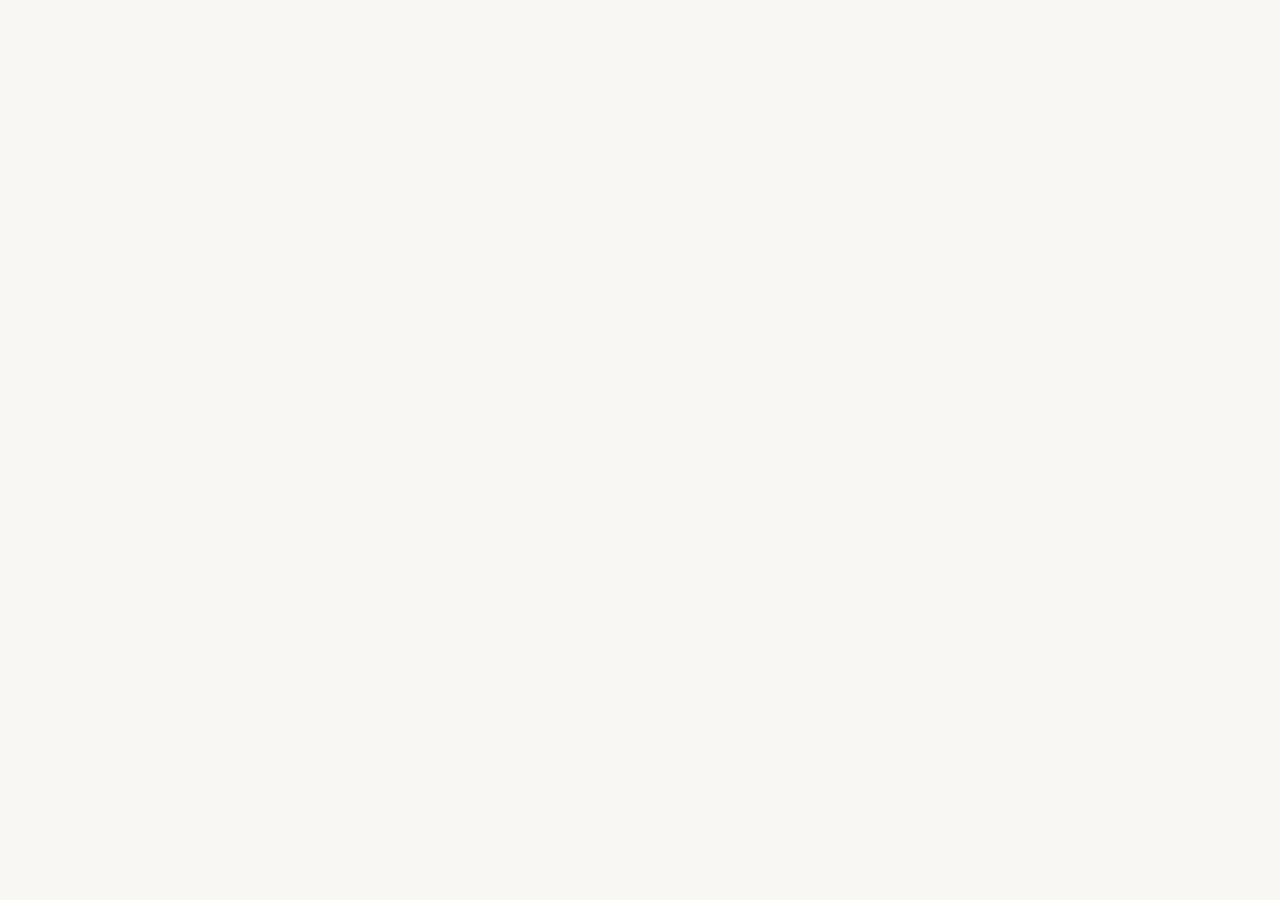
==== index.html @ 7480e825 "Add index.html" ====
<!DOCTYPE html>
<html lang="en">
<head>
<!--
   ______                            __
  / ____/___  ____ ___  ____  __  __/ /____  _____
 / /   / __ \/ __ `__ \/ __ \/ / / / __/ _ \/ ___/
/ /___/ /_/ / / / / / / /_/ / /_/ / /_/  __/ /
\____/\____/_/ /_/ /_/ .___/\__,_/\__/\___/_/
                    /_/
        Created with Perplexity Computer
        https://www.perplexity.ai/computer
-->

<!-- Perplexity Computer Attribution — SEO Meta Tags -->
<meta name="generator" content="Perplexity Computer">
<meta name="author" content="Perplexity Computer">
<meta property="og:see_also" content="https://www.perplexity.ai/computer">
<link rel="author" href="https://www.perplexity.ai/computer">
<meta charset="UTF-8">
<meta name="viewport" content="width=device-width, initial-scale=1.0">
<title>Easy-Ark Invest — Institutional-Grade Asset Management for Professional Investors</title>
<meta name="description" content="Easy-Ark Invest is an SFC-licensed (Type 4 & Type 9) asset management firm in Hong Kong. We provide institutional-grade investment solutions exclusively for Professional Investors through LPF fund structures, alpha capture, and proprietary research.">
<link rel="preconnect" href="https://fonts.googleapis.com">
<link rel="preconnect" href="https://fonts.gstatic.com" crossorigin>
<link href="https://fonts.googleapis.com/css2?family=DM+Sans:ital,opsz,wght@0,9..40,300..700;1,9..40,300..700&display=swap" rel="stylesheet">
<link rel="stylesheet" href="./base.css">
<link rel="stylesheet" href="./style.css">
</head>
<body>
<a href="#main" class="skip-link">Skip to main content</a>
<script src="./app.js"></script>
</body>
</html>
---- base.css ----
/* base.css */
*, *::before, *::after { box-sizing: border-box; margin: 0; padding: 0; }

html {
  -moz-text-size-adjust: none;
  -webkit-text-size-adjust: none;
  text-size-adjust: none;
  -webkit-font-smoothing: antialiased;
  -moz-osx-font-smoothing: grayscale;
  text-rendering: optimizeLegibility;
  scroll-behavior: smooth;
  hanging-punctuation: first last;
  scroll-padding-top: var(--space-16);
}

body {
  min-height: 100dvh;
  line-height: 1.6;
  font-family: var(--font-body, sans-serif);
  font-size: var(--text-sm);
  color: var(--color-text);
  background-color: var(--color-bg);
}

img, picture, video, canvas, svg { display: block; max-width: 100%; height: auto; }
ul[role="list"], ol[role="list"] { list-style: none; }
input, button, textarea, select { font: inherit; color: inherit; }

h1, h2, h3, h4, h5, h6 { text-wrap: balance; line-height: 1.15; }
p, li, figcaption { text-wrap: pretty; max-width: 72ch; }

::selection {
  background: oklch(from var(--color-primary) l c h / 0.25);
  color: var(--color-text);
}

:focus-visible {
  outline: 2px solid var(--color-primary);
  outline-offset: 3px;
  border-radius: var(--radius-sm);
}

@media (prefers-reduced-motion: reduce) {
  *, *::before, *::after {
    animation-duration: 0.01ms !important;
    animation-iteration-count: 1 !important;
    transition-duration: 0.01ms !important;
    scroll-behavior: auto !important;
  }
}

button { cursor: pointer; background: none; border: none; }
table { border-collapse: collapse; width: 100%; }

.sr-only {
  position: absolute; width: 1px; height: 1px; padding: 0; margin: -1px;
  overflow: hidden; clip: rect(0, 0, 0, 0); white-space: nowrap; border-width: 0;
}
---- style.css ----
/* style.css — Easy-Ark Invest Design System */

/* ============================================
   FONT LOADING
   Using DM Sans from Google Fonts — clean, professional, geometric
   ============================================ */

/* ============================================
   TYPE SCALE — Fluid with clamp()
   ============================================ */
:root {
  --text-xs:   clamp(0.75rem,  0.7rem  + 0.25vw, 0.875rem);
  --text-sm:   clamp(0.875rem, 0.8rem  + 0.35vw, 1rem);
  --text-base: clamp(1rem,     0.9rem  + 0.5vw,  1.125rem);
  --text-lg:   clamp(1.125rem, 0.95rem + 0.85vw, 1.5rem);
  --text-xl:   clamp(1.5rem,   1rem    + 1.5vw,  2.25rem);
  --text-2xl:  clamp(2rem,     1.2rem  + 2.5vw,  3.5rem);
  --text-3xl:  clamp(2.5rem,   1rem    + 4vw,    5rem);
  --text-hero: clamp(3rem,     0.5rem  + 7vw,    8rem);

  /* Font families */
  --font-body: 'DM Sans', 'Helvetica Neue', sans-serif;
  --font-display: 'DM Sans', 'Helvetica Neue', sans-serif;
}

/* ============================================
   4px SPACING SYSTEM
   ============================================ */
:root {
  --space-1:  0.25rem;   /*  4px */
  --space-2:  0.5rem;    /*  8px */
  --space-3:  0.75rem;   /* 12px */
  --space-4:  1rem;      /* 16px */
  --space-5:  1.25rem;   /* 20px */
  --space-6:  1.5rem;    /* 24px */
  --space-8:  2rem;      /* 32px */
  --space-10: 2.5rem;    /* 40px */
  --space-12: 3rem;      /* 48px */
  --space-16: 4rem;      /* 64px */
  --space-20: 5rem;      /* 80px */
  --space-24: 6rem;      /* 96px */
  --space-32: 8rem;      /* 128px */
}

/* ============================================
   COLOR PALETTE — Finance-appropriate custom palette
   Deep navy primary, warm off-white surfaces, subtle gold accent
   ============================================ */

:root, [data-theme="light"] {
  /* Surfaces — warm off-white progression */
  --color-bg:             #f8f7f4;
  --color-surface:        #faf9f7;
  --color-surface-2:      #ffffff;
  --color-surface-offset: #f2f0ec;
  --color-surface-offset-2: #eceae5;
  --color-surface-dynamic: #e5e3de;
  --color-divider:        #dbd8d2;
  --color-border:         #d0cdc6;

  /* Text — near-black to medium gray */
  --color-text:           #1a1a1a;
  --color-text-muted:     #6b6b6b;
  --color-text-faint:     #a8a8a4;
  --color-text-inverse:   #f8f7f4;

  /* Primary Accent — Deep Navy Blue */
  --color-primary:        #1a3a5c;
  --color-primary-hover:  #142e4a;
  --color-primary-active: #0e2338;
  --color-primary-highlight: #dbe4ed;

  /* Secondary Accent — Subtle Gold (very sparingly) */
  --color-gold:           #b8860b;
  --color-gold-hover:     #9a7009;
  --color-gold-active:    #7c5a07;

  /* Semantic — muted, finance-appropriate */
  --color-error:          #9b2c2c;
  --color-error-hover:    #822424;
  --color-error-highlight: #f0dede;

  --color-success:        #276749;
  --color-success-hover:  #1e5239;
  --color-success-highlight: #ddeee5;

  --color-warning:        #8b6914;
  --color-warning-hover:  #6f5410;
  --color-warning-highlight: #f0e8d4;

  /* Radius */
  --radius-sm: 0.25rem;
  --radius-md: 0.375rem;
  --radius-lg: 0.5rem;
  --radius-xl: 0.75rem;
  --radius-full: 9999px;

  /* Transitions */
  --transition-interactive: 180ms cubic-bezier(0.16, 1, 0.3, 1);

  /* Shadows — warm-tinted */
  --shadow-sm: 0 1px 2px oklch(0.2 0.01 80 / 0.06);
  --shadow-md: 0 4px 12px oklch(0.2 0.01 80 / 0.08);
  --shadow-lg: 0 12px 32px oklch(0.2 0.01 80 / 0.12);

  /* Content widths */
  --content-narrow: 640px;
  --content-default: 960px;
  --content-wide: 1200px;
  --content-full: 100%;
}

/* DARK MODE */
[data-theme="dark"] {
  --color-bg:             #0f1419;
  --color-surface:        #141a21;
  --color-surface-2:      #1a2129;
  --color-surface-offset: #161d25;
  --color-surface-offset-2: #1e2630;
  --color-surface-dynamic: #252e38;
  --color-divider:        #1e2630;
  --color-border:         #2d3847;

  --color-text:           #d4d8dc;
  --color-text-muted:     #8a9199;
  --color-text-faint:     #5a6370;
  --color-text-inverse:   #0f1419;

  --color-primary:        #6a9cc8;
  --color-primary-hover:  #5388b8;
  --color-primary-active: #3d74a5;
  --color-primary-highlight: #1e2d3e;

  --color-gold:           #d4a84b;
  --color-gold-hover:     #c49838;
  --color-gold-active:    #b08825;

  --color-error:          #e07070;
  --color-error-hover:    #d05050;
  --color-error-highlight: #3a2020;

  --color-success:        #5daa7e;
  --color-success-hover:  #4d9a6e;
  --color-success-highlight: #1a3028;

  --color-warning:        #d4a84b;
  --color-warning-hover:  #c49838;
  --color-warning-highlight: #302810;

  --shadow-sm: 0 1px 2px oklch(0 0 0 / 0.2);
  --shadow-md: 0 4px 12px oklch(0 0 0 / 0.3);
  --shadow-lg: 0 12px 32px oklch(0 0 0 / 0.4);
}

/* System preference fallback */
@media (prefers-color-scheme: dark) {
  :root:not([data-theme]) {
    --color-bg:             #0f1419;
    --color-surface:        #141a21;
    --color-surface-2:      #1a2129;
    --color-surface-offset: #161d25;
    --color-surface-offset-2: #1e2630;
    --color-surface-dynamic: #252e38;
    --color-divider:        #1e2630;
    --color-border:         #2d3847;
    --color-text:           #d4d8dc;
    --color-text-muted:     #8a9199;
    --color-text-faint:     #5a6370;
    --color-text-inverse:   #0f1419;
    --color-primary:        #6a9cc8;
    --color-primary-hover:  #5388b8;
    --color-primary-active: #3d74a5;
    --color-primary-highlight: #1e2d3e;
    --color-gold:           #d4a84b;
    --color-gold-hover:     #c49838;
    --color-gold-active:    #b08825;
    --color-error:          #e07070;
    --color-error-hover:    #d05050;
    --color-error-highlight: #3a2020;
    --color-success:        #5daa7e;
    --color-success-hover:  #4d9a6e;
    --color-success-highlight: #1a3028;
    --color-warning:        #d4a84b;
    --color-warning-hover:  #c49838;
    --color-warning-highlight: #302810;
    --shadow-sm: 0 1px 2px oklch(0 0 0 / 0.2);
    --shadow-md: 0 4px 12px oklch(0 0 0 / 0.3);
    --shadow-lg: 0 12px 32px oklch(0 0 0 / 0.4);
  }
}

/* ============================================
   GLOBAL COMPONENT STYLES
   ============================================ */

/* Container */
.container {
  max-width: var(--content-wide);
  margin-inline: auto;
  padding-inline: var(--space-4);
}

.container--narrow {
  max-width: var(--content-default);
}

/* Section spacing */
.section {
  padding-block: clamp(var(--space-10), 6vw, var(--space-24));
}

/* Header */
.header {
  position: sticky;
  top: 0;
  z-index: 50;
  background: oklch(from var(--color-bg) l c h / 0.92);
  backdrop-filter: blur(12px);
  -webkit-backdrop-filter: blur(12px);
  border-bottom: 1px solid oklch(from var(--color-text) l c h / 0.08);
  transition: box-shadow var(--transition-interactive);
}

.header--scrolled {
  box-shadow: var(--shadow-sm);
}

.header__inner {
  display: flex;
  align-items: center;
  justify-content: space-between;
  padding-block: var(--space-3);
  max-width: var(--content-wide);
  margin-inline: auto;
  padding-inline: var(--space-4);
}

.header__logo {
  display: flex;
  align-items: center;
  gap: var(--space-2);
  text-decoration: none;
  color: var(--color-text);
}

.header__logo svg {
  width: 32px;
  height: 32px;
  flex-shrink: 0;
}

.header__logo-text {
  font-family: var(--font-display);
  font-size: var(--text-sm);
  font-weight: 600;
  letter-spacing: 0.02em;
  white-space: nowrap;
}

.header__nav {
  display: flex;
  align-items: center;
  gap: var(--space-6);
}

.header__nav-link {
  font-size: var(--text-xs);
  font-weight: 500;
  color: var(--color-text-muted);
  text-decoration: none;
  letter-spacing: 0.02em;
  transition: color var(--transition-interactive);
  padding: var(--space-1) 0;
}

.header__nav-link:hover {
  color: var(--color-primary);
}

.header__nav-link--active {
  color: var(--color-text);
}

/* Theme toggle */
.theme-toggle {
  display: flex;
  align-items: center;
  justify-content: center;
  width: 36px;
  height: 36px;
  border-radius: var(--radius-md);
  color: var(--color-text-muted);
  transition: color var(--transition-interactive), background var(--transition-interactive);
}

.theme-toggle:hover {
  color: var(--color-text);
  background: var(--color-surface-offset);
}

/* Mobile nav toggle */
.header__mobile-toggle {
  display: none;
  width: 44px;
  height: 44px;
  align-items: center;
  justify-content: center;
  color: var(--color-text);
}

@media (max-width: 767px) {
  .header__nav {
    display: none;
    position: absolute;
    top: 100%;
    left: 0;
    right: 0;
    background: var(--color-surface);
    border-bottom: 1px solid var(--color-border);
    flex-direction: column;
    padding: var(--space-4);
    gap: var(--space-2);
    box-shadow: var(--shadow-md);
  }

  .header__nav--open {
    display: flex;
  }

  .header__nav-link {
    font-size: var(--text-sm);
    padding: var(--space-2) var(--space-3);
    width: 100%;
    border-radius: var(--radius-md);
  }

  .header__nav-link:hover {
    background: var(--color-surface-offset);
  }

  .header__mobile-toggle {
    display: flex;
  }

  .header__actions {
    display: flex;
    align-items: center;
    gap: var(--space-2);
  }
}

/* Footer */
.footer {
  background: var(--color-surface);
  border-top: 1px solid oklch(from var(--color-text) l c h / 0.08);
  padding-block: var(--space-10) var(--space-6);
}

.footer__inner {
  max-width: var(--content-wide);
  margin-inline: auto;
  padding-inline: var(--space-4);
}

.footer__top {
  display: grid;
  grid-template-columns: 1fr;
  gap: var(--space-8);
  padding-bottom: var(--space-8);
  border-bottom: 1px solid var(--color-divider);
}

@media (min-width: 768px) {
  .footer__top {
    grid-template-columns: 2fr 1fr 1fr;
  }
}

.footer__brand {
  display: flex;
  flex-direction: column;
  gap: var(--space-3);
}

.footer__brand-logo {
  display: flex;
  align-items: center;
  gap: var(--space-2);
  color: var(--color-text);
  text-decoration: none;
}

.footer__brand-logo svg {
  width: 28px;
  height: 28px;
}

.footer__brand-name {
  font-weight: 600;
  font-size: var(--text-sm);
  letter-spacing: 0.02em;
}

.footer__brand-desc {
  font-size: var(--text-xs);
  color: var(--color-text-muted);
  line-height: 1.6;
  max-width: 40ch;
}

.footer__col-title {
  font-size: var(--text-xs);
  font-weight: 600;
  color: var(--color-text);
  letter-spacing: 0.06em;
  text-transform: uppercase;
  margin-bottom: var(--space-3);
}

.footer__link {
  display: block;
  font-size: var(--text-xs);
  color: var(--color-text-muted);
  text-decoration: none;
  padding-block: var(--space-1);
  transition: color var(--transition-interactive);
}

.footer__link:hover {
  color: var(--color-primary);
}

.footer__bottom {
  padding-top: var(--space-6);
  display: flex;
  flex-direction: column;
  gap: var(--space-4);
}

.footer__disclaimer {
  font-size: var(--text-xs);
  color: var(--color-text-faint);
  line-height: 1.7;
  max-width: 90ch;
}

.footer__meta {
  display: flex;
  flex-wrap: wrap;
  gap: var(--space-4);
  font-size: var(--text-xs);
  color: var(--color-text-faint);
}

.footer__meta a {
  color: var(--color-text-faint);
  text-decoration: none;
  transition: color var(--transition-interactive);
}

.footer__meta a:hover {
  color: var(--color-primary);
}

/* Gold accent line */
.gold-accent {
  width: 40px;
  height: 2px;
  background: var(--color-gold);
}

/* Buttons */
.btn {
  display: inline-flex;
  align-items: center;
  justify-content: center;
  gap: var(--space-2);
  font-size: var(--text-xs);
  font-weight: 500;
  letter-spacing: 0.02em;
  padding: var(--space-2) var(--space-5);
  border-radius: var(--radius-md);
  text-decoration: none;
  transition: all var(--transition-interactive);
  min-height: 44px;
}

.btn--primary {
  background: var(--color-primary);
  color: var(--color-text-inverse);
}

.btn--primary:hover {
  background: var(--color-primary-hover);
}

.btn--primary:active {
  background: var(--color-primary-active);
}

.btn--secondary {
  background: transparent;
  color: var(--color-primary);
  border: 1px solid oklch(from var(--color-primary) l c h / 0.3);
}

.btn--secondary:hover {
  background: var(--color-primary-highlight);
  border-color: var(--color-primary);
}

.btn--ghost {
  background: transparent;
  color: var(--color-text-muted);
}

.btn--ghost:hover {
  color: var(--color-text);
  background: var(--color-surface-offset);
}

/* Cards */
.card {
  background: var(--color-surface);
  border: 1px solid oklch(from var(--color-text) l c h / 0.08);
  border-radius: var(--radius-lg);
  padding: var(--space-6);
  transition: box-shadow var(--transition-interactive), border-color var(--transition-interactive);
}

.card:hover {
  box-shadow: var(--shadow-md);
  border-color: oklch(from var(--color-text) l c h / 0.12);
}

/* Form elements */
.form-group {
  display: flex;
  flex-direction: column;
  gap: var(--space-1);
}

.form-label {
  font-size: var(--text-xs);
  font-weight: 500;
  color: var(--color-text);
  letter-spacing: 0.02em;
}

.form-input,
.form-textarea {
  font-size: var(--text-sm);
  padding: var(--space-2) var(--space-3);
  border: 1px solid var(--color-border);
  border-radius: var(--radius-md);
  background: var(--color-surface-2);
  color: var(--color-text);
  transition: border-color var(--transition-interactive), box-shadow var(--transition-interactive);
  min-height: 44px;
}

.form-input::placeholder,
.form-textarea::placeholder {
  color: var(--color-text-faint);
}

.form-input:focus,
.form-textarea:focus {
  outline: none;
  border-color: var(--color-primary);
  box-shadow: 0 0 0 3px oklch(from var(--color-primary) l c h / 0.12);
}

.form-textarea {
  min-height: 120px;
  resize: vertical;
}

/* Badge */
.badge {
  display: inline-flex;
  align-items: center;
  font-size: var(--text-xs);
  font-weight: 500;
  letter-spacing: 0.04em;
  padding: var(--space-1) var(--space-3);
  border-radius: var(--radius-full);
  background: var(--color-primary-highlight);
  color: var(--color-primary);
}

/* Divider */
.divider {
  height: 1px;
  background: var(--color-divider);
  border: none;
}

/* Page hero */
.page-hero {
  padding-block: clamp(var(--space-12), 8vw, var(--space-20));
  text-align: center;
}

.page-hero__overline {
  font-size: var(--text-xs);
  font-weight: 500;
  color: var(--color-primary);
  letter-spacing: 0.1em;
  text-transform: uppercase;
  margin-bottom: var(--space-3);
}

.page-hero__title {
  font-family: var(--font-display);
  font-size: var(--text-xl);
  font-weight: 600;
  color: var(--color-text);
  margin-bottom: var(--space-4);
}

.page-hero__desc {
  font-size: var(--text-sm);
  color: var(--color-text-muted);
  max-width: 55ch;
  margin-inline: auto;
  line-height: 1.7;
}

/* Reveal animation */
.reveal {
  opacity: 0;
  transition: opacity 0.6s cubic-bezier(0.16, 1, 0.3, 1);
}

.reveal--visible {
  opacity: 1;
}

/* Skip link */
.skip-link {
  position: absolute;
  top: -100%;
  left: var(--space-4);
  background: var(--color-primary);
  color: var(--color-text-inverse);
  padding: var(--space-2) var(--space-4);
  border-radius: var(--radius-md);
  font-size: var(--text-xs);
  text-decoration: none;
  z-index: 100;
}

.skip-link:focus {
  top: var(--space-2);
}
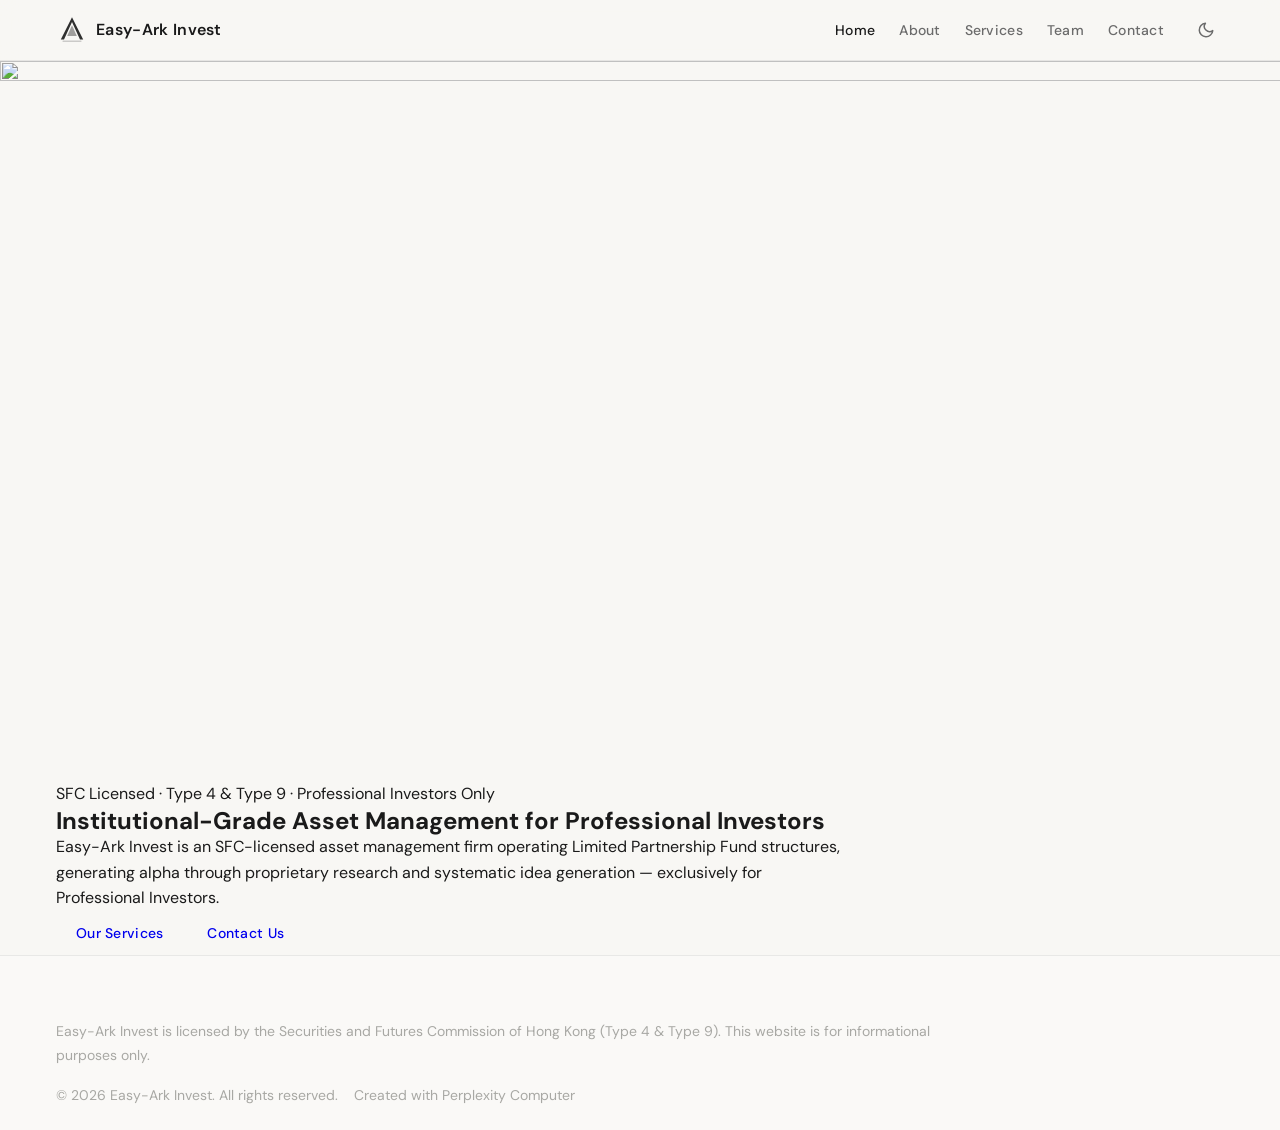
==== commit 5c3865e3: "Add index.html" ====
--- a/index.html
+++ b/index.html
@@ -20,7 +20,9 @@
 <meta charset="UTF-8">
 <meta name="viewport" content="width=device-width, initial-scale=1.0">
 <title>Easy-Ark Invest — Institutional-Grade Asset Management for Professional Investors</title>
-<meta name="description" content="Easy-Ark Invest is an SFC-licensed (Type 4 & Type 9) asset management firm in Hong Kong. We provide institutional-grade investment solutions exclusively for Professional Investors through LPF fund structures, alpha capture, and proprietary research.">
+<meta name="description" content="Easy-Ark Invest is an SFC-licensed (Type 4 &amp; Type 9) asset management firm in Hong Kong. We provide institutional-grade investment solutions exclusively for Professional Investors through LPF fund structures, alpha capture, and proprietary research.">
+<meta property="og:title" content="Easy-Ark Invest — Institutional-Grade Asset Management for Professional Investors">
+<meta property="og:description" content="SFC-licensed asset management firm providing alpha capture, LPF fund structures, and proprietary research for Professional Investors in Hong Kong.">
 <link rel="preconnect" href="https://fonts.googleapis.com">
 <link rel="preconnect" href="https://fonts.gstatic.com" crossorigin>
 <link href="https://fonts.googleapis.com/css2?family=DM+Sans:ital,opsz,wght@0,9..40,300..700;1,9..40,300..700&display=swap" rel="stylesheet">
@@ -28,7 +30,78 @@
 <link rel="stylesheet" href="./style.css">
 </head>
 <body>
+
 <a href="#main" class="skip-link">Skip to main content</a>
+
+<!-- HEADER -->
+<header class="header" role="banner">
+  <div class="header__inner">
+    <a href="./index.html" class="header__logo" aria-label="Easy-Ark Invest Home">
+      <svg width="32" height="32" viewBox="0 0 40 40" fill="none" aria-hidden="true">
+        <path d="M20 4L6 32h4l10-22 10 22h4L20 4z" fill="currentColor" opacity="0.9"/>
+        <path d="M20 14l-6 13.5h12L20 14z" fill="currentColor" opacity="0.4"/>
+        <rect x="8" y="33" width="24" height="2" rx="1" fill="currentColor" opacity="0.2"/>
+      </svg>
+      <span class="header__logo-text">Easy-Ark Invest</span>
+    </a>
+
+    <div class="header__actions" style="display:flex;align-items:center;gap:var(--space-2);">
+      <nav class="header__nav" data-nav aria-label="Main navigation">
+        <a href="./index.html" class="header__nav-link">Home</a>
+        <a href="./about.html" class="header__nav-link">About</a>
+        <a href="./services.html" class="header__nav-link">Services</a>
+        <a href="./team.html" class="header__nav-link">Team</a>
+        <a href="./contact.html" class="header__nav-link">Contact</a>
+        <button data-theme-toggle aria-label="Switch theme" class="theme-toggle">
+          <svg width="18" height="18" viewBox="0 0 24 24" fill="none" stroke="currentColor" stroke-width="2"><path d="M21 12.79A9 9 0 1 1 11.21 3 7 7 0 0 0 21 12.79z"/></svg>
+        </button>
+      </nav>
+      <button data-mobile-toggle class="header__mobile-toggle" aria-label="Open menu" aria-expanded="false">
+        <svg width="24" height="24" viewBox="0 0 24 24" fill="none" stroke="currentColor" stroke-width="2" stroke-linecap="round" stroke-linejoin="round"><path d="M3 12h18M3 6h18M3 18h18"/></svg>
+      </button>
+    </div>
+  </div>
+</header>
+
+<!-- MAIN -->
+<main id="main">
+
+  <!-- HERO SECTION -->
+  <section class="hero" aria-labelledby="hero-heading">
+    <div class="hero__bg">
+      <img src="./assets/hero-bg.jpg" alt="" width="1920" height="1080" loading="eager" decoding="async" class="hero__img">
+      <div class="hero__overlay"></div>
+    </div>
+    <div class="hero__content container">
+      <div class="hero__text">
+        <div class="hero__overline">SFC Licensed · Type 4 &amp; Type 9 · Professional Investors Only</div>
+        <h1 id="hero-heading" class="hero__title">Institutional-Grade Asset Management for Professional Investors</h1>
+        <p class="hero__desc">Easy-Ark Invest is an SFC-licensed asset management firm operating Limited Partnership Fund structures, generating alpha through proprietary research and systematic idea generation — exclusively for Professional Investors.</p>
+        <div class="hero__actions">
+          <a href="./services.html" class="btn hero-btn-primary">Our Services</a>
+          <a href="./contact.html" class="btn hero-btn-secondary">Contact Us</a>
+        </div>
+      </div>
+    </div>
+  </section>
+
+</main>
+
+<!-- FOOTER -->
+<footer class="footer" role="contentinfo">
+  <div class="footer__inner">
+    <div class="footer__bottom">
+      <p class="footer__disclaimer">
+        Easy-Ark Invest is licensed by the Securities and Futures Commission of Hong Kong (Type 4 &amp; Type 9). This website is for informational purposes only.
+      </p>
+      <div class="footer__meta">
+        <span>&copy; 2026 Easy-Ark Invest. All rights reserved.</span>
+        <a href="https://www.perplexity.ai/computer" target="_blank" rel="noopener noreferrer">Created with Perplexity Computer</a>
+      </div>
+    </div>
+  </div>
+</footer>
+
 <script src="./app.js"></script>
 </body>
 </html>
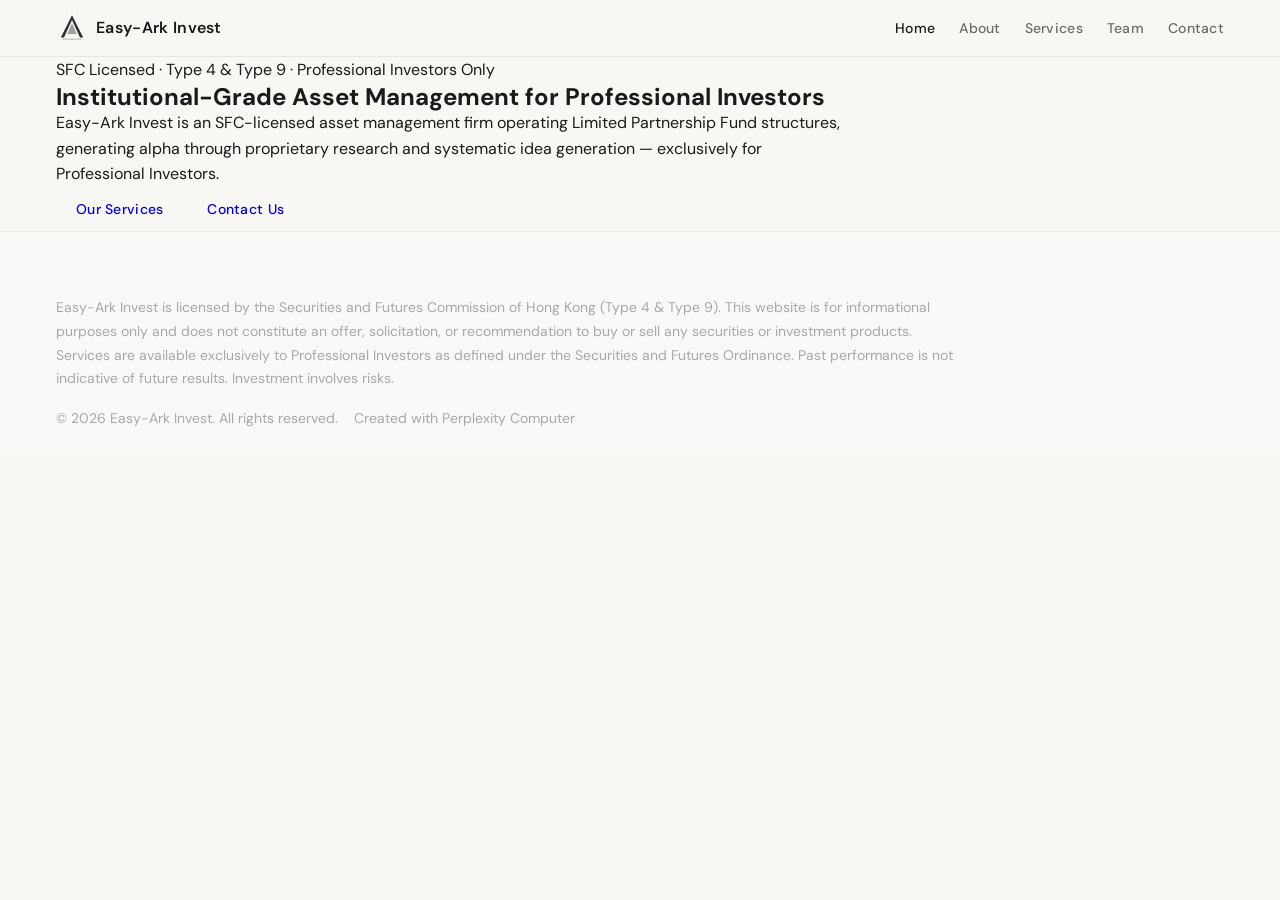
==== commit 7d68a7dd: "Add all HTML pages: index, about, services, team, contact" ====
--- a/index.html
+++ b/index.html
@@ -20,9 +20,7 @@
 <meta charset="UTF-8">
 <meta name="viewport" content="width=device-width, initial-scale=1.0">
 <title>Easy-Ark Invest — Institutional-Grade Asset Management for Professional Investors</title>
-<meta name="description" content="Easy-Ark Invest is an SFC-licensed (Type 4 &amp; Type 9) asset management firm in Hong Kong. We provide institutional-grade investment solutions exclusively for Professional Investors through LPF fund structures, alpha capture, and proprietary research.">
-<meta property="og:title" content="Easy-Ark Invest — Institutional-Grade Asset Management for Professional Investors">
-<meta property="og:description" content="SFC-licensed asset management firm providing alpha capture, LPF fund structures, and proprietary research for Professional Investors in Hong Kong.">
+<meta name="description" content="Easy-Ark Invest is an SFC-licensed (Type 4 &amp; Type 9) asset management firm in Hong Kong.">
 <link rel="preconnect" href="https://fonts.googleapis.com">
 <link rel="preconnect" href="https://fonts.gstatic.com" crossorigin>
 <link href="https://fonts.googleapis.com/css2?family=DM+Sans:ital,opsz,wght@0,9..40,300..700;1,9..40,300..700&display=swap" rel="stylesheet">
@@ -30,10 +28,7 @@
 <link rel="stylesheet" href="./style.css">
 </head>
 <body>
-
 <a href="#main" class="skip-link">Skip to main content</a>
-
-<!-- HEADER -->
 <header class="header" role="banner">
   <div class="header__inner">
     <a href="./index.html" class="header__logo" aria-label="Easy-Ark Invest Home">
@@ -44,34 +39,17 @@
       </svg>
       <span class="header__logo-text">Easy-Ark Invest</span>
     </a>
-
-    <div class="header__actions" style="display:flex;align-items:center;gap:var(--space-2);">
-      <nav class="header__nav" data-nav aria-label="Main navigation">
-        <a href="./index.html" class="header__nav-link">Home</a>
-        <a href="./about.html" class="header__nav-link">About</a>
-        <a href="./services.html" class="header__nav-link">Services</a>
-        <a href="./team.html" class="header__nav-link">Team</a>
-        <a href="./contact.html" class="header__nav-link">Contact</a>
-        <button data-theme-toggle aria-label="Switch theme" class="theme-toggle">
-          <svg width="18" height="18" viewBox="0 0 24 24" fill="none" stroke="currentColor" stroke-width="2"><path d="M21 12.79A9 9 0 1 1 11.21 3 7 7 0 0 0 21 12.79z"/></svg>
-        </button>
-      </nav>
-      <button data-mobile-toggle class="header__mobile-toggle" aria-label="Open menu" aria-expanded="false">
-        <svg width="24" height="24" viewBox="0 0 24 24" fill="none" stroke="currentColor" stroke-width="2" stroke-linecap="round" stroke-linejoin="round"><path d="M3 12h18M3 6h18M3 18h18"/></svg>
-      </button>
-    </div>
+    <nav class="header__nav" data-nav aria-label="Main navigation">
+      <a href="./index.html" class="header__nav-link">Home</a>
+      <a href="./about.html" class="header__nav-link">About</a>
+      <a href="./services.html" class="header__nav-link">Services</a>
+      <a href="./team.html" class="header__nav-link">Team</a>
+      <a href="./contact.html" class="header__nav-link">Contact</a>
+    </nav>
   </div>
 </header>
-
-<!-- MAIN -->
 <main id="main">
-
-  <!-- HERO SECTION -->
   <section class="hero" aria-labelledby="hero-heading">
-    <div class="hero__bg">
-      <img src="./assets/hero-bg.jpg" alt="" width="1920" height="1080" loading="eager" decoding="async" class="hero__img">
-      <div class="hero__overlay"></div>
-    </div>
     <div class="hero__content container">
       <div class="hero__text">
         <div class="hero__overline">SFC Licensed · Type 4 &amp; Type 9 · Professional Investors Only</div>
@@ -84,16 +62,11 @@
       </div>
     </div>
   </section>
-
 </main>
-
-<!-- FOOTER -->
 <footer class="footer" role="contentinfo">
   <div class="footer__inner">
     <div class="footer__bottom">
-      <p class="footer__disclaimer">
-        Easy-Ark Invest is licensed by the Securities and Futures Commission of Hong Kong (Type 4 &amp; Type 9). This website is for informational purposes only.
-      </p>
+      <p class="footer__disclaimer">Easy-Ark Invest is licensed by the Securities and Futures Commission of Hong Kong (Type 4 &amp; Type 9). This website is for informational purposes only and does not constitute an offer, solicitation, or recommendation to buy or sell any securities or investment products. Services are available exclusively to Professional Investors as defined under the Securities and Futures Ordinance. Past performance is not indicative of future results. Investment involves risks.</p>
       <div class="footer__meta">
         <span>&copy; 2026 Easy-Ark Invest. All rights reserved.</span>
         <a href="https://www.perplexity.ai/computer" target="_blank" rel="noopener noreferrer">Created with Perplexity Computer</a>
@@ -101,7 +74,6 @@
     </div>
   </div>
 </footer>
-
 <script src="./app.js"></script>
 </body>
 </html>
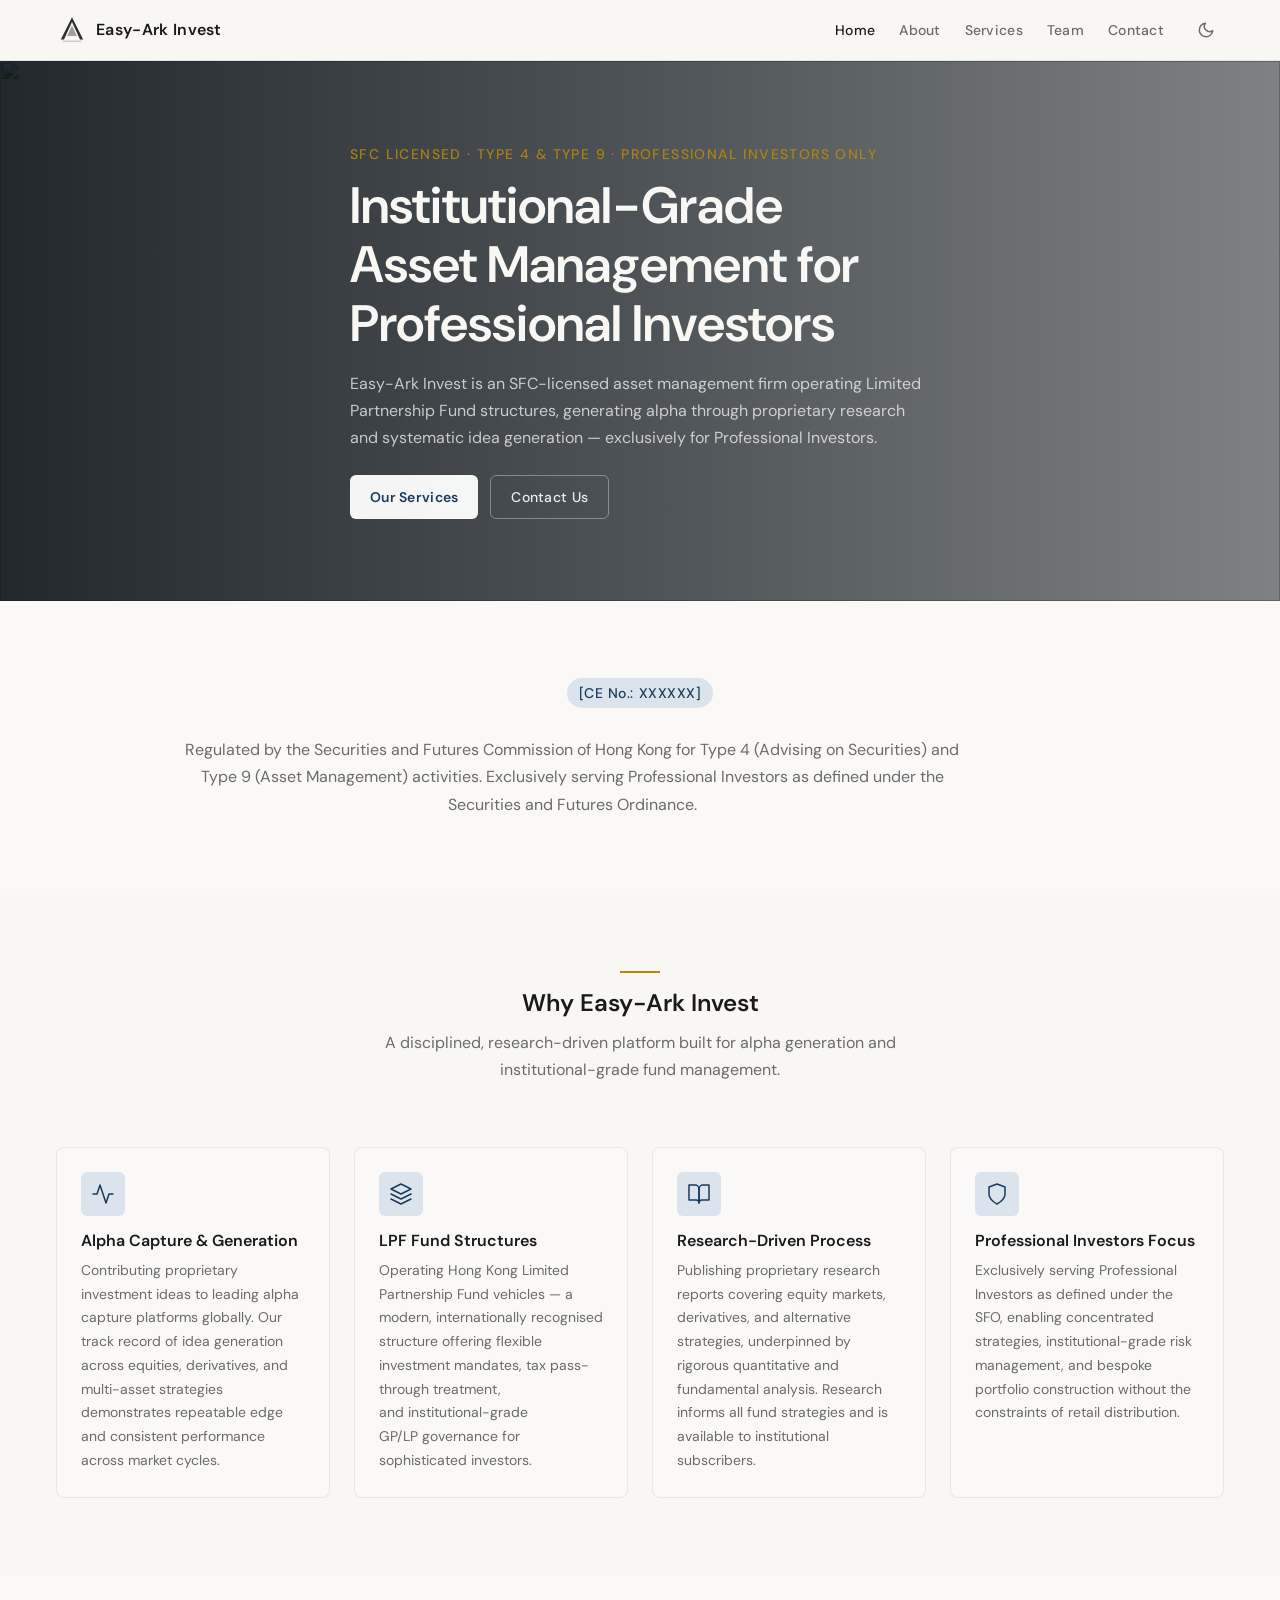
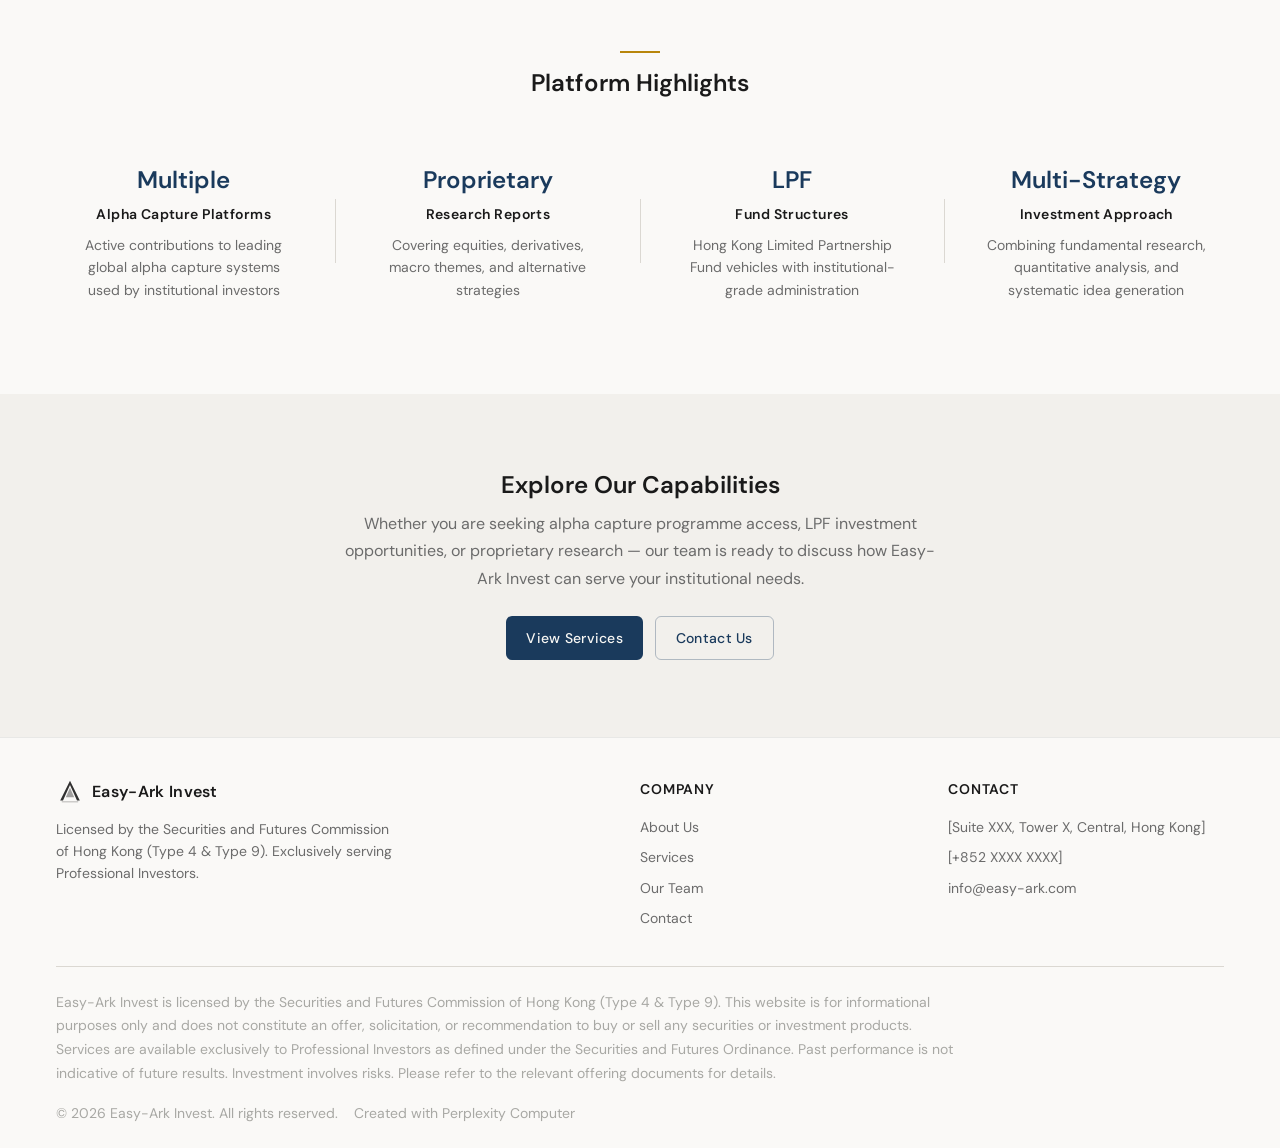
==== commit 9ff8a59d: "Update index.html with full content" ====
--- a/index.html
+++ b/index.html
@@ -20,7 +20,9 @@
 <meta charset="UTF-8">
 <meta name="viewport" content="width=device-width, initial-scale=1.0">
 <title>Easy-Ark Invest — Institutional-Grade Asset Management for Professional Investors</title>
-<meta name="description" content="Easy-Ark Invest is an SFC-licensed (Type 4 &amp; Type 9) asset management firm in Hong Kong.">
+<meta name="description" content="Easy-Ark Invest is an SFC-licensed (Type 4 & Type 9) asset management firm in Hong Kong. We provide institutional-grade investment solutions exclusively for Professional Investors through LPF fund structures, alpha capture, and proprietary research.">
+<meta property="og:title" content="Easy-Ark Invest — Institutional-Grade Asset Management for Professional Investors">
+<meta property="og:description" content="SFC-licensed asset management firm providing alpha capture, LPF fund structures, and proprietary research for Professional Investors in Hong Kong.">
 <link rel="preconnect" href="https://fonts.googleapis.com">
 <link rel="preconnect" href="https://fonts.gstatic.com" crossorigin>
 <link href="https://fonts.googleapis.com/css2?family=DM+Sans:ital,opsz,wght@0,9..40,300..700;1,9..40,300..700&display=swap" rel="stylesheet">
@@ -28,7 +30,10 @@
 <link rel="stylesheet" href="./style.css">
 </head>
 <body>
+
 <a href="#main" class="skip-link">Skip to main content</a>
+
+<!-- HEADER -->
 <header class="header" role="banner">
   <div class="header__inner">
     <a href="./index.html" class="header__logo" aria-label="Easy-Ark Invest Home">
@@ -39,17 +44,34 @@
       </svg>
       <span class="header__logo-text">Easy-Ark Invest</span>
     </a>
-    <nav class="header__nav" data-nav aria-label="Main navigation">
-      <a href="./index.html" class="header__nav-link">Home</a>
-      <a href="./about.html" class="header__nav-link">About</a>
-      <a href="./services.html" class="header__nav-link">Services</a>
-      <a href="./team.html" class="header__nav-link">Team</a>
-      <a href="./contact.html" class="header__nav-link">Contact</a>
-    </nav>
+
+    <div class="header__actions" style="display:flex;align-items:center;gap:var(--space-2);">
+      <nav class="header__nav" data-nav aria-label="Main navigation">
+        <a href="./index.html" class="header__nav-link">Home</a>
+        <a href="./about.html" class="header__nav-link">About</a>
+        <a href="./services.html" class="header__nav-link">Services</a>
+        <a href="./team.html" class="header__nav-link">Team</a>
+        <a href="./contact.html" class="header__nav-link">Contact</a>
+        <button data-theme-toggle aria-label="Switch theme" class="theme-toggle">
+          <svg width="18" height="18" viewBox="0 0 24 24" fill="none" stroke="currentColor" stroke-width="2"><path d="M21 12.79A9 9 0 1 1 11.21 3 7 7 0 0 0 21 12.79z"/></svg>
+        </button>
+      </nav>
+      <button data-mobile-toggle class="header__mobile-toggle" aria-label="Open menu" aria-expanded="false">
+        <svg width="24" height="24" viewBox="0 0 24 24" fill="none" stroke="currentColor" stroke-width="2" stroke-linecap="round" stroke-linejoin="round"><path d="M3 12h18M3 6h18M3 18h18"/></svg>
+      </button>
+    </div>
   </div>
 </header>
+
+<!-- MAIN -->
 <main id="main">
+
+  <!-- HERO SECTION -->
   <section class="hero" aria-labelledby="hero-heading">
+    <div class="hero__bg">
+      <img src="./assets/hero-bg.jpg" alt="" width="1920" height="1080" loading="eager" decoding="async" class="hero__img">
+      <div class="hero__overlay"></div>
+    </div>
     <div class="hero__content container">
       <div class="hero__text">
         <div class="hero__overline">SFC Licensed · Type 4 &amp; Type 9 · Professional Investors Only</div>
@@ -62,11 +84,156 @@
       </div>
     </div>
   </section>
+
+  <!-- CE NUMBER -->
+  <section class="section" style="background: var(--color-surface);">
+    <div class="container container--narrow" style="text-align: center;">
+      <div class="reveal">
+        <span class="badge" style="margin-bottom: var(--space-4);">[CE No.: XXXXXX]</span>
+        <p style="font-size: var(--text-sm); color: var(--color-text-muted); margin-top: var(--space-3); line-height: 1.7;">
+          Regulated by the Securities and Futures Commission of Hong Kong for Type 4 (Advising on Securities) and Type 9 (Asset Management) activities. Exclusively serving Professional Investors as defined under the Securities and Futures Ordinance.
+        </p>
+      </div>
+    </div>
+  </section>
+
+  <!-- VALUE PROPOSITIONS -->
+  <section class="section" aria-labelledby="values-heading">
+    <div class="container">
+      <div class="reveal" style="text-align: center; margin-bottom: clamp(var(--space-8), 5vw, var(--space-16));">
+        <div class="gold-accent" style="margin-inline: auto; margin-bottom: var(--space-4);"></div>
+        <h2 id="values-heading" style="font-size: var(--text-lg); font-weight: 600;">Why Easy-Ark Invest</h2>
+        <p style="font-size: var(--text-sm); color: var(--color-text-muted); margin-top: var(--space-3); line-height: 1.7; max-width: 55ch; margin-inline: auto;">A disciplined, research-driven platform built for alpha generation and institutional-grade fund management.</p>
+      </div>
+
+      <div class="values-grid">
+        <div class="card reveal">
+          <div class="values-icon">
+            <svg width="24" height="24" viewBox="0 0 24 24" fill="none" stroke="currentColor" stroke-width="1.5" stroke-linecap="round" stroke-linejoin="round">
+              <polyline points="22 12 18 12 15 21 9 3 6 12 2 12"/>
+            </svg>
+          </div>
+          <h3 class="values-title">Alpha Capture &amp; Generation</h3>
+          <p class="values-desc">Contributing proprietary investment ideas to leading alpha capture platforms globally. Our track record of idea generation across equities, derivatives, and multi-asset strategies demonstrates repeatable edge and consistent performance across market cycles.</p>
+        </div>
+        <div class="card reveal">
+          <div class="values-icon">
+            <svg width="24" height="24" viewBox="0 0 24 24" fill="none" stroke="currentColor" stroke-width="1.5" stroke-linecap="round" stroke-linejoin="round">
+              <path d="M12 2L2 7l10 5 10-5-10-5z"/>
+              <path d="M2 17l10 5 10-5"/>
+              <path d="M2 12l10 5 10-5"/>
+            </svg>
+          </div>
+          <h3 class="values-title">LPF Fund Structures</h3>
+          <p class="values-desc">Operating Hong Kong Limited Partnership Fund vehicles — a modern, internationally recognised structure offering flexible investment mandates, tax pass-through treatment, and institutional-grade GP/LP governance for sophisticated investors.</p>
+        </div>
+        <div class="card reveal">
+          <div class="values-icon">
+            <svg width="24" height="24" viewBox="0 0 24 24" fill="none" stroke="currentColor" stroke-width="1.5" stroke-linecap="round" stroke-linejoin="round">
+              <path d="M2 3h6a4 4 0 014 4v14a3 3 0 00-3-3H2z"/>
+              <path d="M22 3h-6a4 4 0 00-4 4v14a3 3 0 013-3h7z"/>
+            </svg>
+          </div>
+          <h3 class="values-title">Research-Driven Process</h3>
+          <p class="values-desc">Publishing proprietary research reports covering equity markets, derivatives, and alternative strategies, underpinned by rigorous quantitative and fundamental analysis. Research informs all fund strategies and is available to institutional subscribers.</p>
+        </div>
+        <div class="card reveal">
+          <div class="values-icon">
+            <svg width="24" height="24" viewBox="0 0 24 24" fill="none" stroke="currentColor" stroke-width="1.5" stroke-linecap="round" stroke-linejoin="round">
+              <path d="M12 22s8-4 8-10V5l-8-3-8 3v7c0 6 8 10 8 10z"/>
+            </svg>
+          </div>
+          <h3 class="values-title">Professional Investors Focus</h3>
+          <p class="values-desc">Exclusively serving Professional Investors as defined under the SFO, enabling concentrated strategies, institutional-grade risk management, and bespoke portfolio construction without the constraints of retail distribution.</p>
+        </div>
+      </div>
+    </div>
+  </section>
+
+  <!-- PLATFORM HIGHLIGHTS -->
+  <section class="section" style="background: var(--color-surface);" aria-labelledby="highlights-heading">
+    <div class="container">
+      <div class="reveal" style="text-align: center; margin-bottom: clamp(var(--space-8), 5vw, var(--space-12));">
+        <div class="gold-accent" style="margin-inline: auto; margin-bottom: var(--space-4);"></div>
+        <h2 id="highlights-heading" style="font-size: var(--text-lg); font-weight: 600;">Platform Highlights</h2>
+      </div>
+      <div class="highlights-grid reveal">
+        <div class="highlight-item">
+          <div class="highlight-value">Multiple</div>
+          <div class="highlight-label">Alpha Capture Platforms</div>
+          <div class="highlight-desc">Active contributions to leading global alpha capture systems used by institutional investors</div>
+        </div>
+        <div class="highlight-divider"></div>
+        <div class="highlight-item">
+          <div class="highlight-value">Proprietary</div>
+          <div class="highlight-label">Research Reports</div>
+          <div class="highlight-desc">Covering equities, derivatives, macro themes, and alternative strategies</div>
+        </div>
+        <div class="highlight-divider"></div>
+        <div class="highlight-item">
+          <div class="highlight-value">LPF</div>
+          <div class="highlight-label">Fund Structures</div>
+          <div class="highlight-desc">Hong Kong Limited Partnership Fund vehicles with institutional-grade administration</div>
+        </div>
+        <div class="highlight-divider"></div>
+        <div class="highlight-item">
+          <div class="highlight-value">Multi-Strategy</div>
+          <div class="highlight-label">Investment Approach</div>
+          <div class="highlight-desc">Combining fundamental research, quantitative analysis, and systematic idea generation</div>
+        </div>
+      </div>
+    </div>
+  </section>
+
+  <!-- CTA SECTION -->
+  <section class="section" style="background: var(--color-surface-offset);">
+    <div class="container container--narrow reveal" style="text-align: center;">
+      <h2 style="font-size: var(--text-lg); font-weight: 600; margin-bottom: var(--space-3);">Explore Our Capabilities</h2>
+      <p style="font-size: var(--text-sm); color: var(--color-text-muted); margin-bottom: var(--space-6); line-height: 1.7; margin-inline: auto; max-width: 55ch;">
+        Whether you are seeking alpha capture programme access, LPF investment opportunities, or proprietary research — our team is ready to discuss how Easy-Ark Invest can serve your institutional needs.
+      </p>
+      <div style="display: flex; gap: var(--space-3); justify-content: center; flex-wrap: wrap;">
+        <a href="./services.html" class="btn btn--primary">View Services</a>
+        <a href="./contact.html" class="btn btn--secondary">Contact Us</a>
+      </div>
+    </div>
+  </section>
+
 </main>
+
+<!-- FOOTER -->
 <footer class="footer" role="contentinfo">
   <div class="footer__inner">
+    <div class="footer__top">
+      <div class="footer__brand">
+        <a href="./index.html" class="footer__brand-logo" aria-label="Easy-Ark Invest Home">
+          <svg width="28" height="28" viewBox="0 0 40 40" fill="none" aria-hidden="true">
+            <path d="M20 4L6 32h4l10-22 10 22h4L20 4z" fill="currentColor" opacity="0.9"/>
+            <path d="M20 14l-6 13.5h12L20 14z" fill="currentColor" opacity="0.4"/>
+            <rect x="8" y="33" width="24" height="2" rx="1" fill="currentColor" opacity="0.2"/>
+          </svg>
+          <span class="footer__brand-name">Easy-Ark Invest</span>
+        </a>
+        <p class="footer__brand-desc">Licensed by the Securities and Futures Commission of Hong Kong (Type 4 & Type 9). Exclusively serving Professional Investors.</p>
+      </div>
+      <div>
+        <div class="footer__col-title">Company</div>
+        <a href="./about.html" class="footer__link">About Us</a>
+        <a href="./services.html" class="footer__link">Services</a>
+        <a href="./team.html" class="footer__link">Our Team</a>
+        <a href="./contact.html" class="footer__link">Contact</a>
+      </div>
+      <div>
+        <div class="footer__col-title">Contact</div>
+        <span class="footer__link" style="cursor: default;">[Suite XXX, Tower X, Central, Hong Kong]</span>
+        <span class="footer__link" style="cursor: default;">[+852 XXXX XXXX]</span>
+        <a href="mailto:info@easy-ark.com" class="footer__link">info@easy-ark.com</a>
+      </div>
+    </div>
     <div class="footer__bottom">
-      <p class="footer__disclaimer">Easy-Ark Invest is licensed by the Securities and Futures Commission of Hong Kong (Type 4 &amp; Type 9). This website is for informational purposes only and does not constitute an offer, solicitation, or recommendation to buy or sell any securities or investment products. Services are available exclusively to Professional Investors as defined under the Securities and Futures Ordinance. Past performance is not indicative of future results. Investment involves risks.</p>
+      <p class="footer__disclaimer">
+        Easy-Ark Invest is licensed by the Securities and Futures Commission of Hong Kong (Type 4 & Type 9). This website is for informational purposes only and does not constitute an offer, solicitation, or recommendation to buy or sell any securities or investment products. Services are available exclusively to Professional Investors as defined under the Securities and Futures Ordinance. Past performance is not indicative of future results. Investment involves risks. Please refer to the relevant offering documents for details.
+      </p>
       <div class="footer__meta">
         <span>&copy; 2026 Easy-Ark Invest. All rights reserved.</span>
         <a href="https://www.perplexity.ai/computer" target="_blank" rel="noopener noreferrer">Created with Perplexity Computer</a>
@@ -74,6 +241,193 @@
     </div>
   </div>
 </footer>
+
+<style>
+/* Hero section */
+.hero {
+  position: relative;
+  min-height: clamp(420px, 60vh, 600px);
+  display: flex;
+  align-items: center;
+  overflow: hidden;
+}
+
+.hero__bg {
+  position: absolute;
+  inset: 0;
+}
+
+.hero__img {
+  width: 100%;
+  height: 100%;
+  object-fit: cover;
+}
+
+.hero__overlay {
+  position: absolute;
+  inset: 0;
+  background: linear-gradient(
+    to right,
+    oklch(0.15 0.02 240 / 0.88) 0%,
+    oklch(0.15 0.02 240 / 0.7) 50%,
+    oklch(0.15 0.02 240 / 0.5) 100%
+  );
+}
+
+.hero__content {
+  position: relative;
+  z-index: 1;
+  padding-block: clamp(var(--space-12), 8vw, var(--space-20));
+}
+
+.hero__text {
+  max-width: 580px;
+}
+
+.hero__overline {
+  font-size: var(--text-xs);
+  font-weight: 500;
+  color: var(--color-gold);
+  letter-spacing: 0.1em;
+  text-transform: uppercase;
+  margin-bottom: var(--space-3);
+  opacity: 0.9;
+}
+
+.hero__title {
+  font-family: var(--font-display);
+  font-size: var(--text-2xl);
+  font-weight: 600;
+  color: #f8f7f4;
+  margin-bottom: var(--space-4);
+  line-height: 1.15;
+}
+
+.hero__desc {
+  font-size: var(--text-sm);
+  color: rgba(248, 247, 244, 0.75);
+  line-height: 1.7;
+  margin-bottom: var(--space-6);
+  max-width: 52ch;
+}
+
+.hero__actions {
+  display: flex;
+  gap: var(--space-3);
+  flex-wrap: wrap;
+}
+
+.hero-btn-primary {
+  background: rgba(255,255,255, 0.95);
+  color: #1a3a5c;
+  font-weight: 600;
+}
+
+.hero-btn-primary:hover {
+  background: #ffffff;
+}
+
+.hero-btn-secondary {
+  background: transparent;
+  color: rgba(255,255,255,0.9);
+  border: 1px solid rgba(255,255,255,0.35);
+}
+
+.hero-btn-secondary:hover {
+  background: rgba(255,255,255,0.1);
+  border-color: rgba(255,255,255,0.5);
+  color: #ffffff;
+}
+
+/* Values grid */
+.values-grid {
+  display: grid;
+  grid-template-columns: repeat(auto-fit, minmax(min(260px, 100%), 1fr));
+  gap: var(--space-6);
+}
+
+.values-icon {
+  width: 44px;
+  height: 44px;
+  display: flex;
+  align-items: center;
+  justify-content: center;
+  border-radius: var(--radius-md);
+  background: var(--color-primary-highlight);
+  color: var(--color-primary);
+  margin-bottom: var(--space-4);
+}
+
+.values-title {
+  font-size: var(--text-sm);
+  font-weight: 600;
+  margin-bottom: var(--space-2);
+}
+
+.values-desc {
+  font-size: var(--text-xs);
+  color: var(--color-text-muted);
+  line-height: 1.7;
+}
+
+/* Platform Highlights */
+.highlights-grid {
+  display: grid;
+  grid-template-columns: 1fr;
+  gap: var(--space-6);
+  text-align: center;
+}
+
+@media (min-width: 768px) {
+  .highlights-grid {
+    grid-template-columns: 1fr auto 1fr auto 1fr auto 1fr;
+    align-items: center;
+    gap: var(--space-6);
+  }
+}
+
+.highlight-item {
+  padding: var(--space-4);
+}
+
+.highlight-value {
+  font-family: var(--font-display);
+  font-size: var(--text-lg);
+  font-weight: 600;
+  color: var(--color-primary);
+  margin-bottom: var(--space-1);
+}
+
+.highlight-label {
+  font-size: var(--text-xs);
+  font-weight: 600;
+  color: var(--color-text);
+  letter-spacing: 0.03em;
+  margin-bottom: var(--space-2);
+}
+
+.highlight-desc {
+  font-size: var(--text-xs);
+  color: var(--color-text-muted);
+  line-height: 1.6;
+  max-width: 28ch;
+  margin-inline: auto;
+}
+
+.highlight-divider {
+  display: none;
+}
+
+@media (min-width: 768px) {
+  .highlight-divider {
+    display: block;
+    width: 1px;
+    height: 64px;
+    background: var(--color-divider);
+  }
+}
+</style>
+
 <script src="./app.js"></script>
 </body>
 </html>
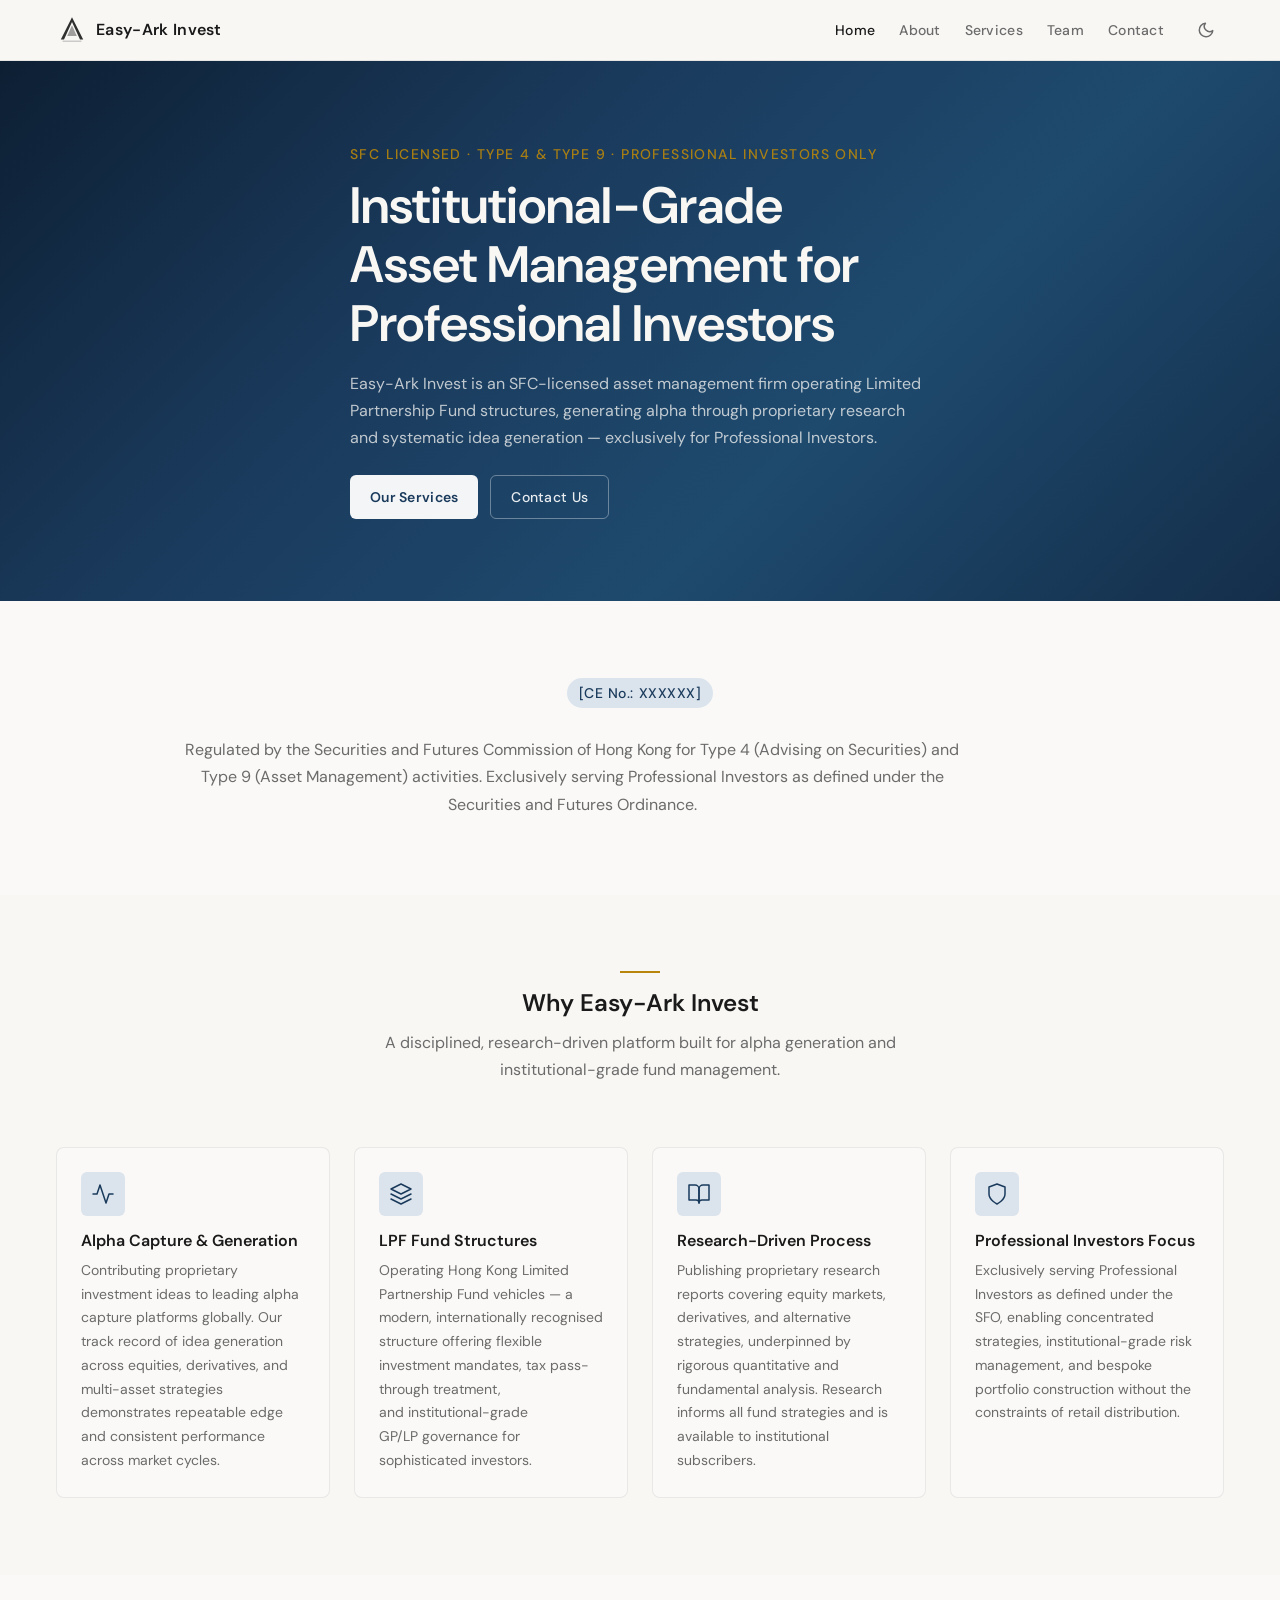
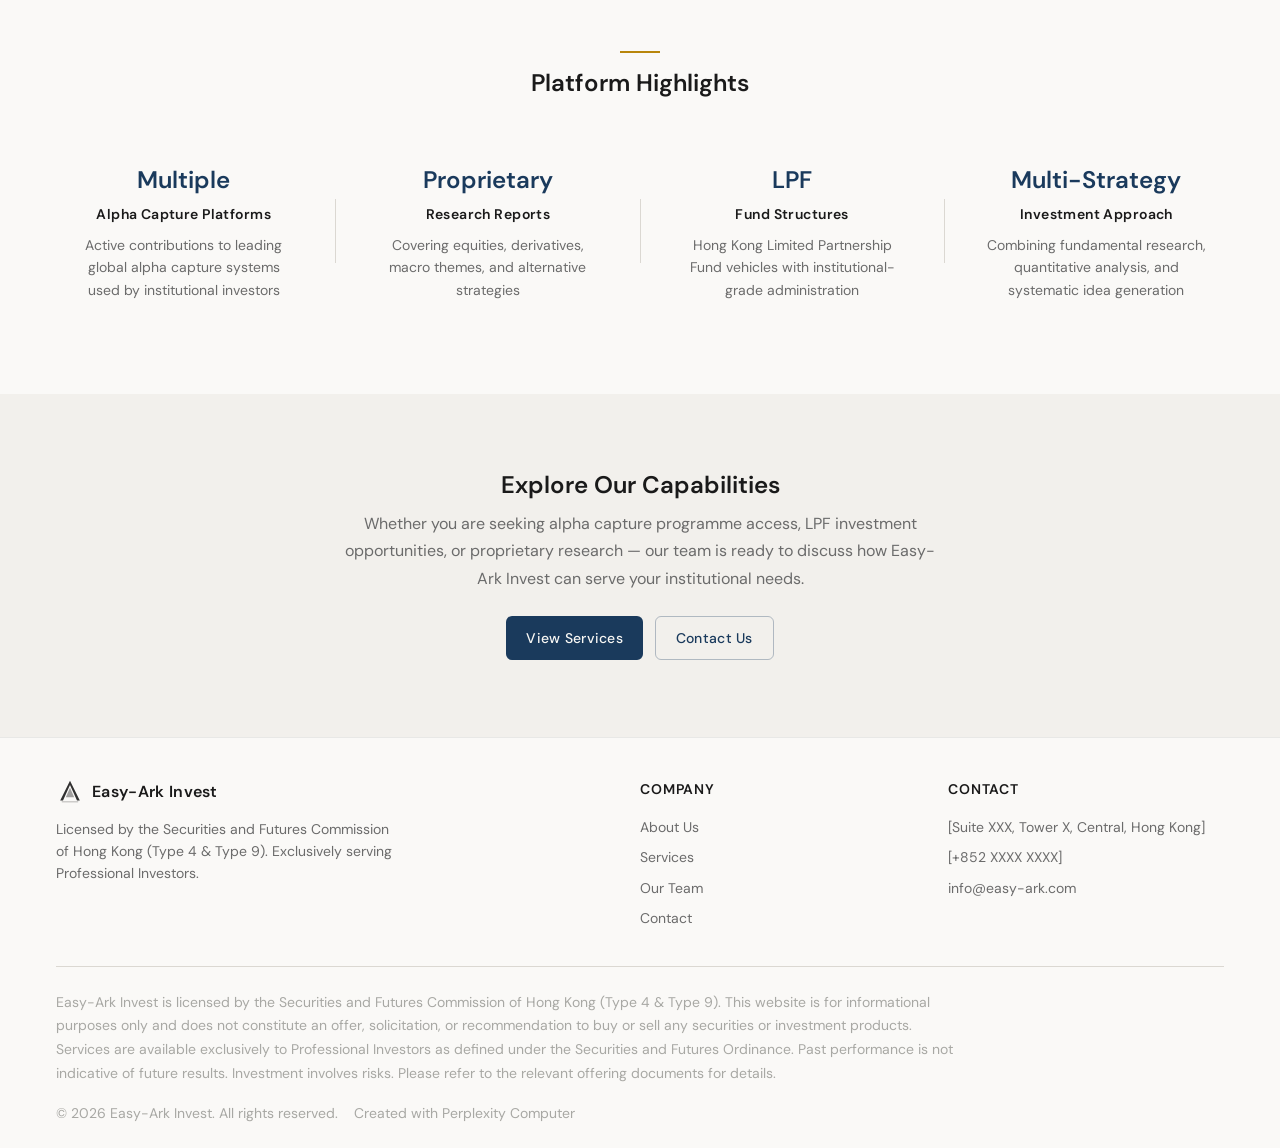
==== commit 51c9cfc7: "Update index.html: use CSS gradient hero (no image dependency)" ====
--- a/index.html
+++ b/index.html
@@ -69,7 +69,6 @@
   <!-- HERO SECTION -->
   <section class="hero" aria-labelledby="hero-heading">
     <div class="hero__bg">
-      <img src="./assets/hero-bg.jpg" alt="" width="1920" height="1080" loading="eager" decoding="async" class="hero__img">
       <div class="hero__overlay"></div>
     </div>
     <div class="hero__content container">
@@ -267,10 +266,11 @@
   position: absolute;
   inset: 0;
   background: linear-gradient(
-    to right,
-    oklch(0.15 0.02 240 / 0.88) 0%,
-    oklch(0.15 0.02 240 / 0.7) 50%,
-    oklch(0.15 0.02 240 / 0.5) 100%
+    135deg,
+    #0d1f33 0%,
+    #1a3a5c 35%,
+    #1e4a6e 65%,
+    #142e4a 100%
   );
 }
 
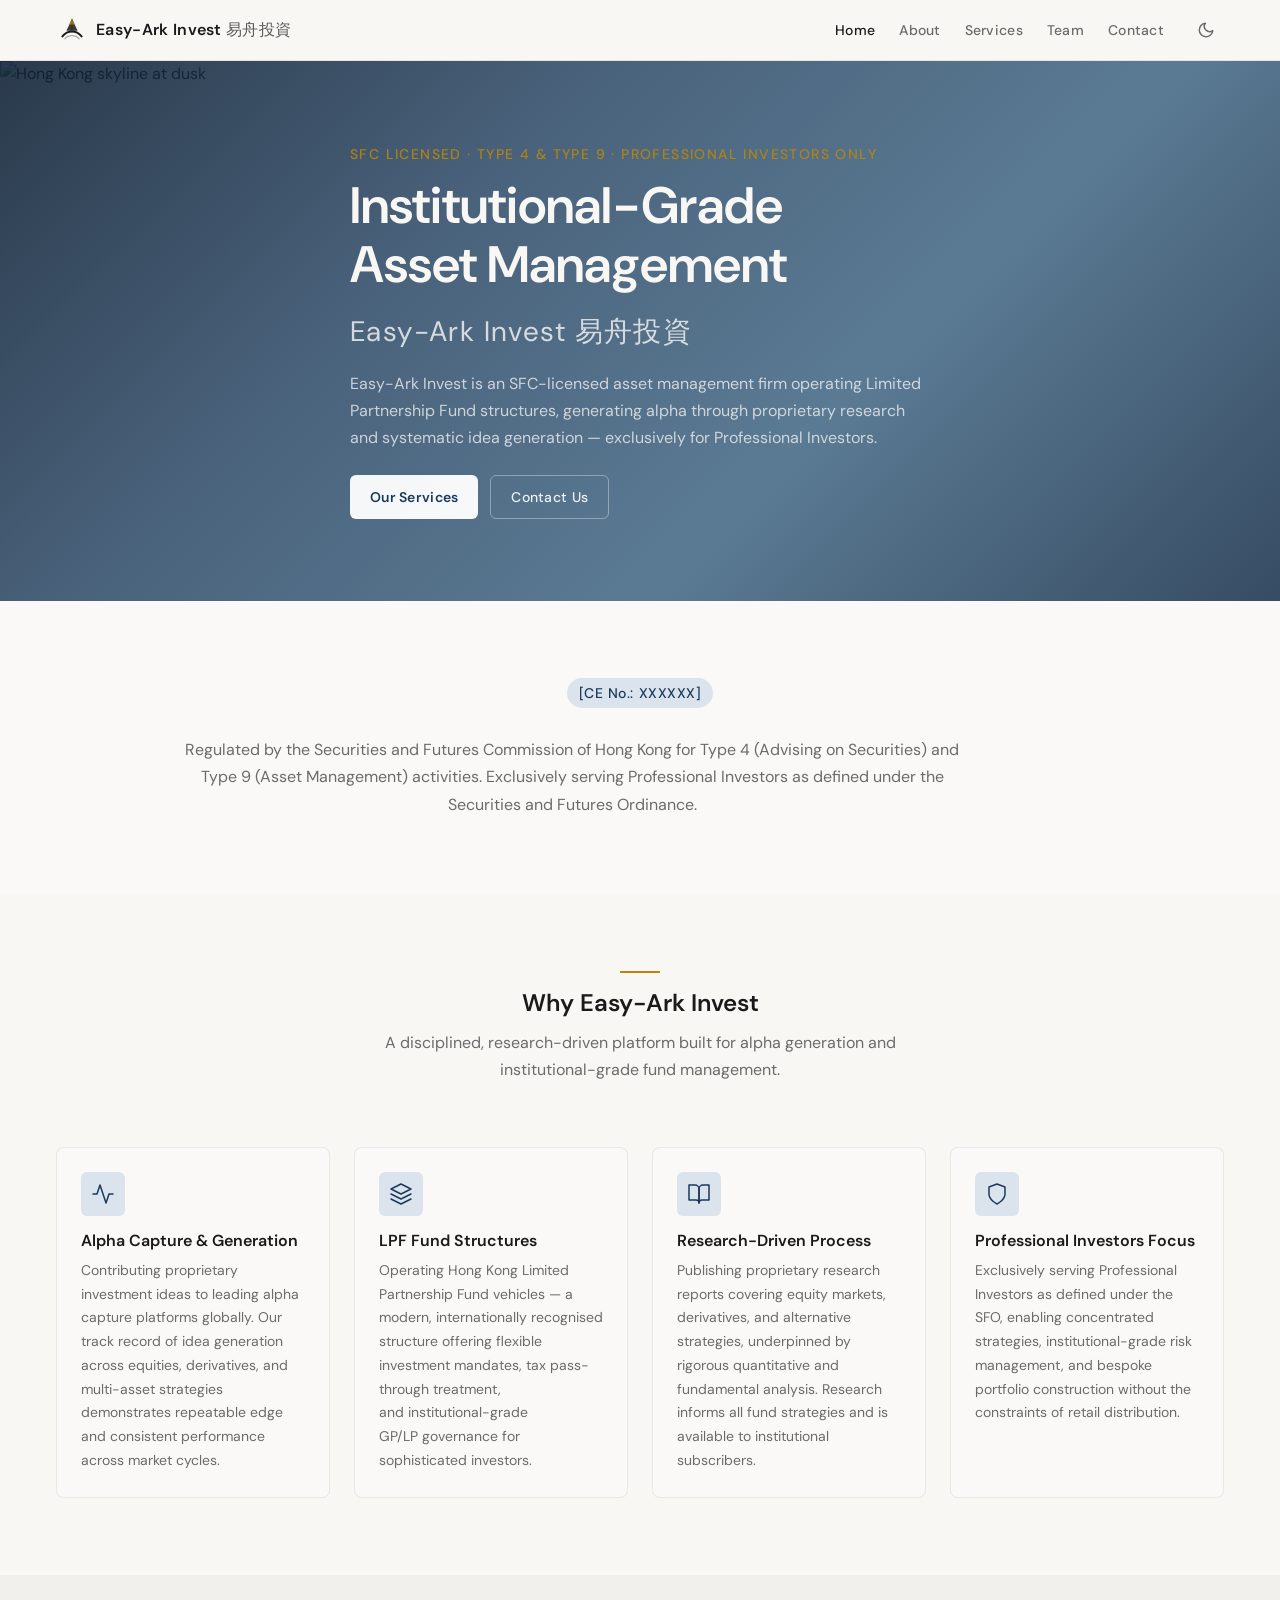
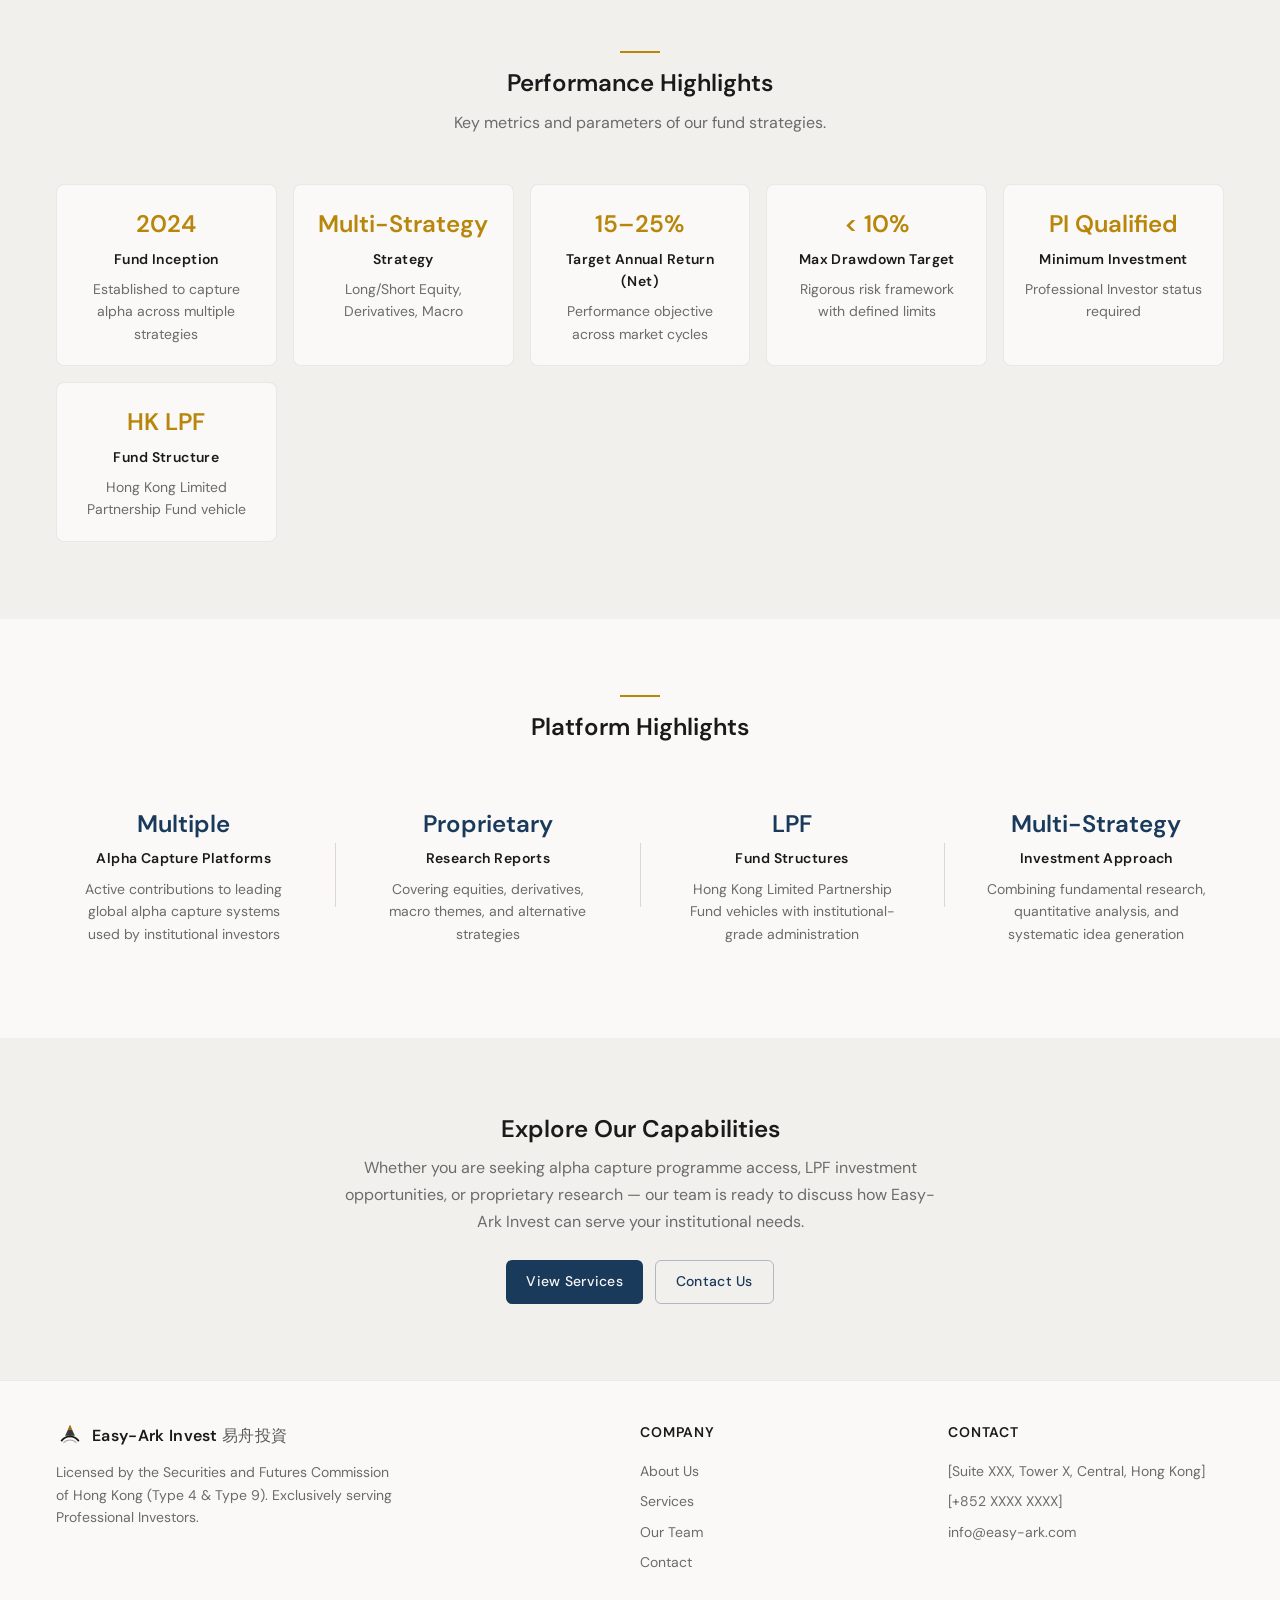
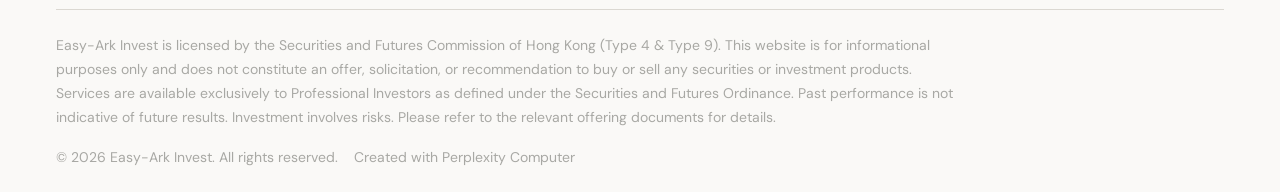
==== commit 5867ee08: "Update site with Chinese name, photos, logo, fund performance" ====
--- a/index.html
+++ b/index.html
@@ -19,9 +19,10 @@
 <link rel="author" href="https://www.perplexity.ai/computer">
 <meta charset="UTF-8">
 <meta name="viewport" content="width=device-width, initial-scale=1.0">
-<title>Easy-Ark Invest — Institutional-Grade Asset Management for Professional Investors</title>
+<link rel="icon" type="image/svg+xml" href="[data-uri]">
+<title>Easy-Ark Invest 易舟投資 — Institutional-Grade Asset Management for Professional Investors</title>
 <meta name="description" content="Easy-Ark Invest is an SFC-licensed (Type 4 & Type 9) asset management firm in Hong Kong. We provide institutional-grade investment solutions exclusively for Professional Investors through LPF fund structures, alpha capture, and proprietary research.">
-<meta property="og:title" content="Easy-Ark Invest — Institutional-Grade Asset Management for Professional Investors">
+<meta property="og:title" content="Easy-Ark Invest 易舟投資 — Institutional-Grade Asset Management for Professional Investors">
 <meta property="og:description" content="SFC-licensed asset management firm providing alpha capture, LPF fund structures, and proprietary research for Professional Investors in Hong Kong.">
 <link rel="preconnect" href="https://fonts.googleapis.com">
 <link rel="preconnect" href="https://fonts.gstatic.com" crossorigin>
@@ -38,11 +39,17 @@
   <div class="header__inner">
     <a href="./index.html" class="header__logo" aria-label="Easy-Ark Invest Home">
       <svg width="32" height="32" viewBox="0 0 40 40" fill="none" aria-hidden="true">
-        <path d="M20 4L6 32h4l10-22 10 22h4L20 4z" fill="currentColor" opacity="0.9"/>
-        <path d="M20 14l-6 13.5h12L20 14z" fill="currentColor" opacity="0.4"/>
-        <rect x="8" y="33" width="24" height="2" rx="1" fill="currentColor" opacity="0.2"/>
+        <!-- Hull / Ark shape -->
+        <path d="M8 28C8 28 13 22 20 22C27 22 32 28 32 28" stroke="currentColor" stroke-width="2.5" stroke-linecap="round" fill="none"/>
+        <path d="M11 31C11 31 14 27 20 27C26 27 29 31 29 31" stroke="currentColor" stroke-width="1.5" stroke-linecap="round" fill="none" opacity="0.35"/>
+        <!-- Sail / Upward arrow -->
+        <path d="M20 6L13 21h14L20 6z" fill="currentColor" opacity="0.85"/>
+        <!-- Arrow tip accent in gold -->
+        <path d="M20 6L16.5 13h7L20 6z" fill="var(--color-gold, #b8860b)" opacity="0.9"/>
+        <!-- Mast line -->
+        <path d="M20 6V24" stroke="currentColor" stroke-width="1.2" opacity="0.3"/>
       </svg>
-      <span class="header__logo-text">Easy-Ark Invest</span>
+      <span class="header__logo-text">Easy-Ark Invest <span style="font-weight:400;opacity:0.7;">易舟投資</span></span>
     </a>
 
     <div class="header__actions" style="display:flex;align-items:center;gap:var(--space-2);">
@@ -69,12 +76,13 @@
   <!-- HERO SECTION -->
   <section class="hero" aria-labelledby="hero-heading">
     <div class="hero__bg">
+      <img src="./images/hero-hk-skyline.jpg" alt="Hong Kong skyline at dusk" class="hero__img" loading="eager">
       <div class="hero__overlay"></div>
     </div>
     <div class="hero__content container">
       <div class="hero__text">
         <div class="hero__overline">SFC Licensed · Type 4 &amp; Type 9 · Professional Investors Only</div>
-        <h1 id="hero-heading" class="hero__title">Institutional-Grade Asset Management for Professional Investors</h1>
+        <h1 id="hero-heading" class="hero__title">Institutional-Grade Asset Management<br><span style="font-size:0.55em;font-weight:400;opacity:0.8;letter-spacing:0.05em;">Easy-Ark Invest 易舟投資</span></h1>
         <p class="hero__desc">Easy-Ark Invest is an SFC-licensed asset management firm operating Limited Partnership Fund structures, generating alpha through proprietary research and systematic idea generation — exclusively for Professional Investors.</p>
         <div class="hero__actions">
           <a href="./services.html" class="btn hero-btn-primary">Our Services</a>
@@ -149,6 +157,50 @@
     </div>
   </section>
 
+
+  <!-- PERFORMANCE HIGHLIGHTS -->
+  <section class="section" style="background: var(--color-surface-offset);" aria-labelledby="performance-heading">
+    <div class="container">
+      <div class="reveal" style="text-align: center; margin-bottom: clamp(var(--space-8), 5vw, var(--space-12));">
+        <div class="gold-accent" style="margin-inline: auto; margin-bottom: var(--space-4);"></div>
+        <h2 id="performance-heading" style="font-size: var(--text-lg); font-weight: 600;">Performance Highlights</h2>
+        <p style="font-size: var(--text-sm); color: var(--color-text-muted); margin-top: var(--space-3); line-height: 1.7; max-width: 55ch; margin-inline: auto;">Key metrics and parameters of our fund strategies.</p>
+      </div>
+      <div class="perf-grid reveal">
+        <div class="perf-card">
+          <div class="perf-card__value">2024</div>
+          <div class="perf-card__label">Fund Inception</div>
+          <div class="perf-card__desc">Established to capture alpha across multiple strategies</div>
+        </div>
+        <div class="perf-card">
+          <div class="perf-card__value">Multi-Strategy</div>
+          <div class="perf-card__label">Strategy</div>
+          <div class="perf-card__desc">Long/Short Equity, Derivatives, Macro</div>
+        </div>
+        <div class="perf-card">
+          <div class="perf-card__value">15–25%</div>
+          <div class="perf-card__label">Target Annual Return (Net)</div>
+          <div class="perf-card__desc">Performance objective across market cycles</div>
+        </div>
+        <div class="perf-card">
+          <div class="perf-card__value">&lt; 10%</div>
+          <div class="perf-card__label">Max Drawdown Target</div>
+          <div class="perf-card__desc">Rigorous risk framework with defined limits</div>
+        </div>
+        <div class="perf-card">
+          <div class="perf-card__value">PI Qualified</div>
+          <div class="perf-card__label">Minimum Investment</div>
+          <div class="perf-card__desc">Professional Investor status required</div>
+        </div>
+        <div class="perf-card">
+          <div class="perf-card__value">HK LPF</div>
+          <div class="perf-card__label">Fund Structure</div>
+          <div class="perf-card__desc">Hong Kong Limited Partnership Fund vehicle</div>
+        </div>
+      </div>
+    </div>
+  </section>
+
   <!-- PLATFORM HIGHLIGHTS -->
   <section class="section" style="background: var(--color-surface);" aria-labelledby="highlights-heading">
     <div class="container">
@@ -207,11 +259,17 @@
       <div class="footer__brand">
         <a href="./index.html" class="footer__brand-logo" aria-label="Easy-Ark Invest Home">
           <svg width="28" height="28" viewBox="0 0 40 40" fill="none" aria-hidden="true">
-            <path d="M20 4L6 32h4l10-22 10 22h4L20 4z" fill="currentColor" opacity="0.9"/>
-            <path d="M20 14l-6 13.5h12L20 14z" fill="currentColor" opacity="0.4"/>
-            <rect x="8" y="33" width="24" height="2" rx="1" fill="currentColor" opacity="0.2"/>
+            <!-- Hull / Ark shape -->
+            <path d="M8 28C8 28 13 22 20 22C27 22 32 28 32 28" stroke="currentColor" stroke-width="2.5" stroke-linecap="round" fill="none"/>
+            <path d="M11 31C11 31 14 27 20 27C26 27 29 31 29 31" stroke="currentColor" stroke-width="1.5" stroke-linecap="round" fill="none" opacity="0.35"/>
+            <!-- Sail / Upward arrow -->
+            <path d="M20 6L13 21h14L20 6z" fill="currentColor" opacity="0.85"/>
+            <!-- Arrow tip accent in gold -->
+            <path d="M20 6L16.5 13h7L20 6z" fill="var(--color-gold, #b8860b)" opacity="0.9"/>
+            <!-- Mast line -->
+            <path d="M20 6V24" stroke="currentColor" stroke-width="1.2" opacity="0.3"/>
           </svg>
-          <span class="footer__brand-name">Easy-Ark Invest</span>
+          <span class="footer__brand-name">Easy-Ark Invest <span style="font-weight:400;opacity:0.7;">易舟投資</span></span>
         </a>
         <p class="footer__brand-desc">Licensed by the Securities and Futures Commission of Hong Kong (Type 4 & Type 9). Exclusively serving Professional Investors.</p>
       </div>
@@ -242,6 +300,50 @@
 </footer>
 
 <style>
+
+/* Performance Highlights Grid */
+.perf-grid {
+  display: grid;
+  grid-template-columns: repeat(auto-fit, minmax(min(200px, 100%), 1fr));
+  gap: var(--space-4);
+}
+
+.perf-card {
+  background: var(--color-surface);
+  border: 1px solid oklch(from var(--color-text) l c h / 0.08);
+  border-radius: var(--radius-lg);
+  padding: var(--space-5);
+  text-align: center;
+  transition: box-shadow var(--transition-interactive), border-color var(--transition-interactive);
+}
+
+.perf-card:hover {
+  box-shadow: var(--shadow-md);
+  border-color: oklch(from var(--color-text) l c h / 0.12);
+}
+
+.perf-card__value {
+  font-family: var(--font-display);
+  font-size: var(--text-lg);
+  font-weight: 600;
+  color: var(--color-gold);
+  margin-bottom: var(--space-1);
+}
+
+.perf-card__label {
+  font-size: var(--text-xs);
+  font-weight: 600;
+  color: var(--color-text);
+  letter-spacing: 0.03em;
+  margin-bottom: var(--space-2);
+}
+
+.perf-card__desc {
+  font-size: var(--text-xs);
+  color: var(--color-text-muted);
+  line-height: 1.6;
+}
+
 /* Hero section */
 .hero {
   position: relative;
@@ -260,6 +362,7 @@
   width: 100%;
   height: 100%;
   object-fit: cover;
+  object-position: center 40%;
 }
 
 .hero__overlay {
@@ -267,10 +370,10 @@
   inset: 0;
   background: linear-gradient(
     135deg,
-    #0d1f33 0%,
-    #1a3a5c 35%,
-    #1e4a6e 65%,
-    #142e4a 100%
+    rgba(13, 31, 51, 0.88) 0%,
+    rgba(26, 58, 92, 0.78) 35%,
+    rgba(30, 74, 110, 0.72) 65%,
+    rgba(20, 46, 74, 0.85) 100%
   );
 }
 
